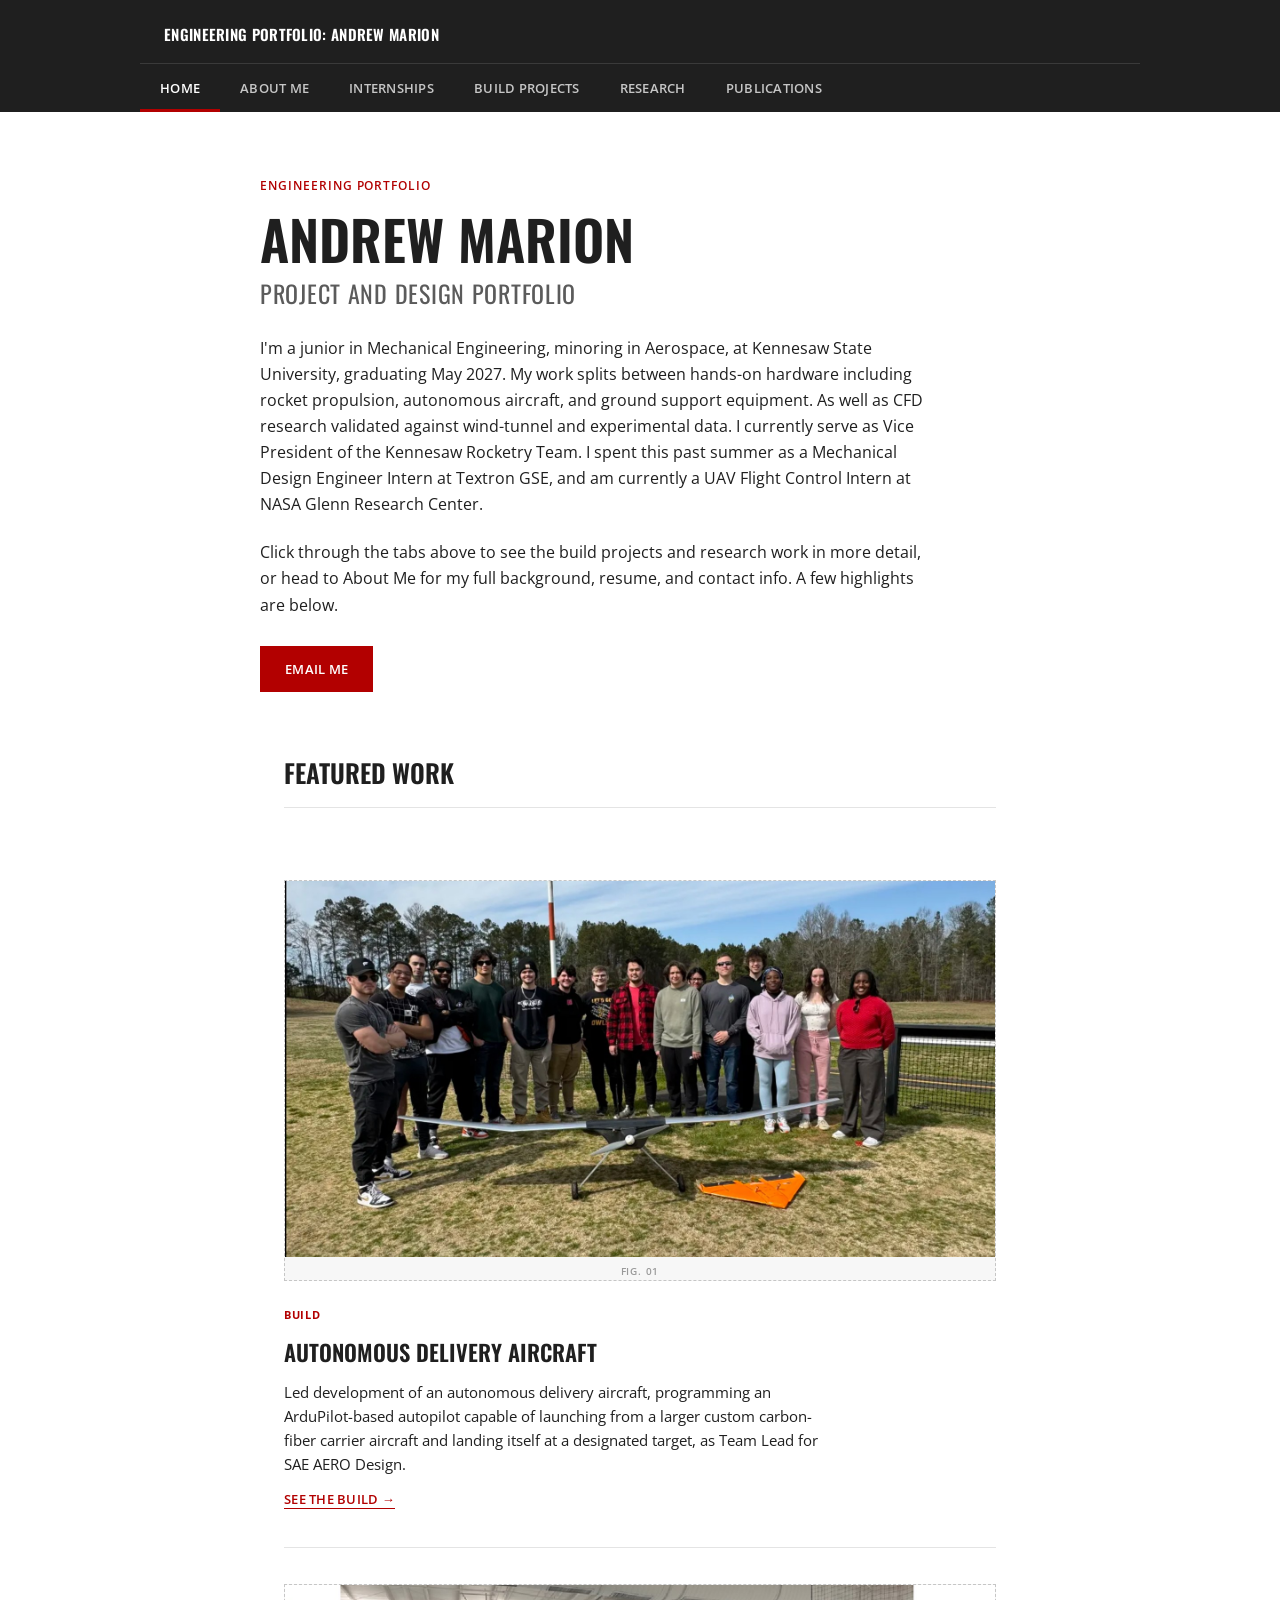
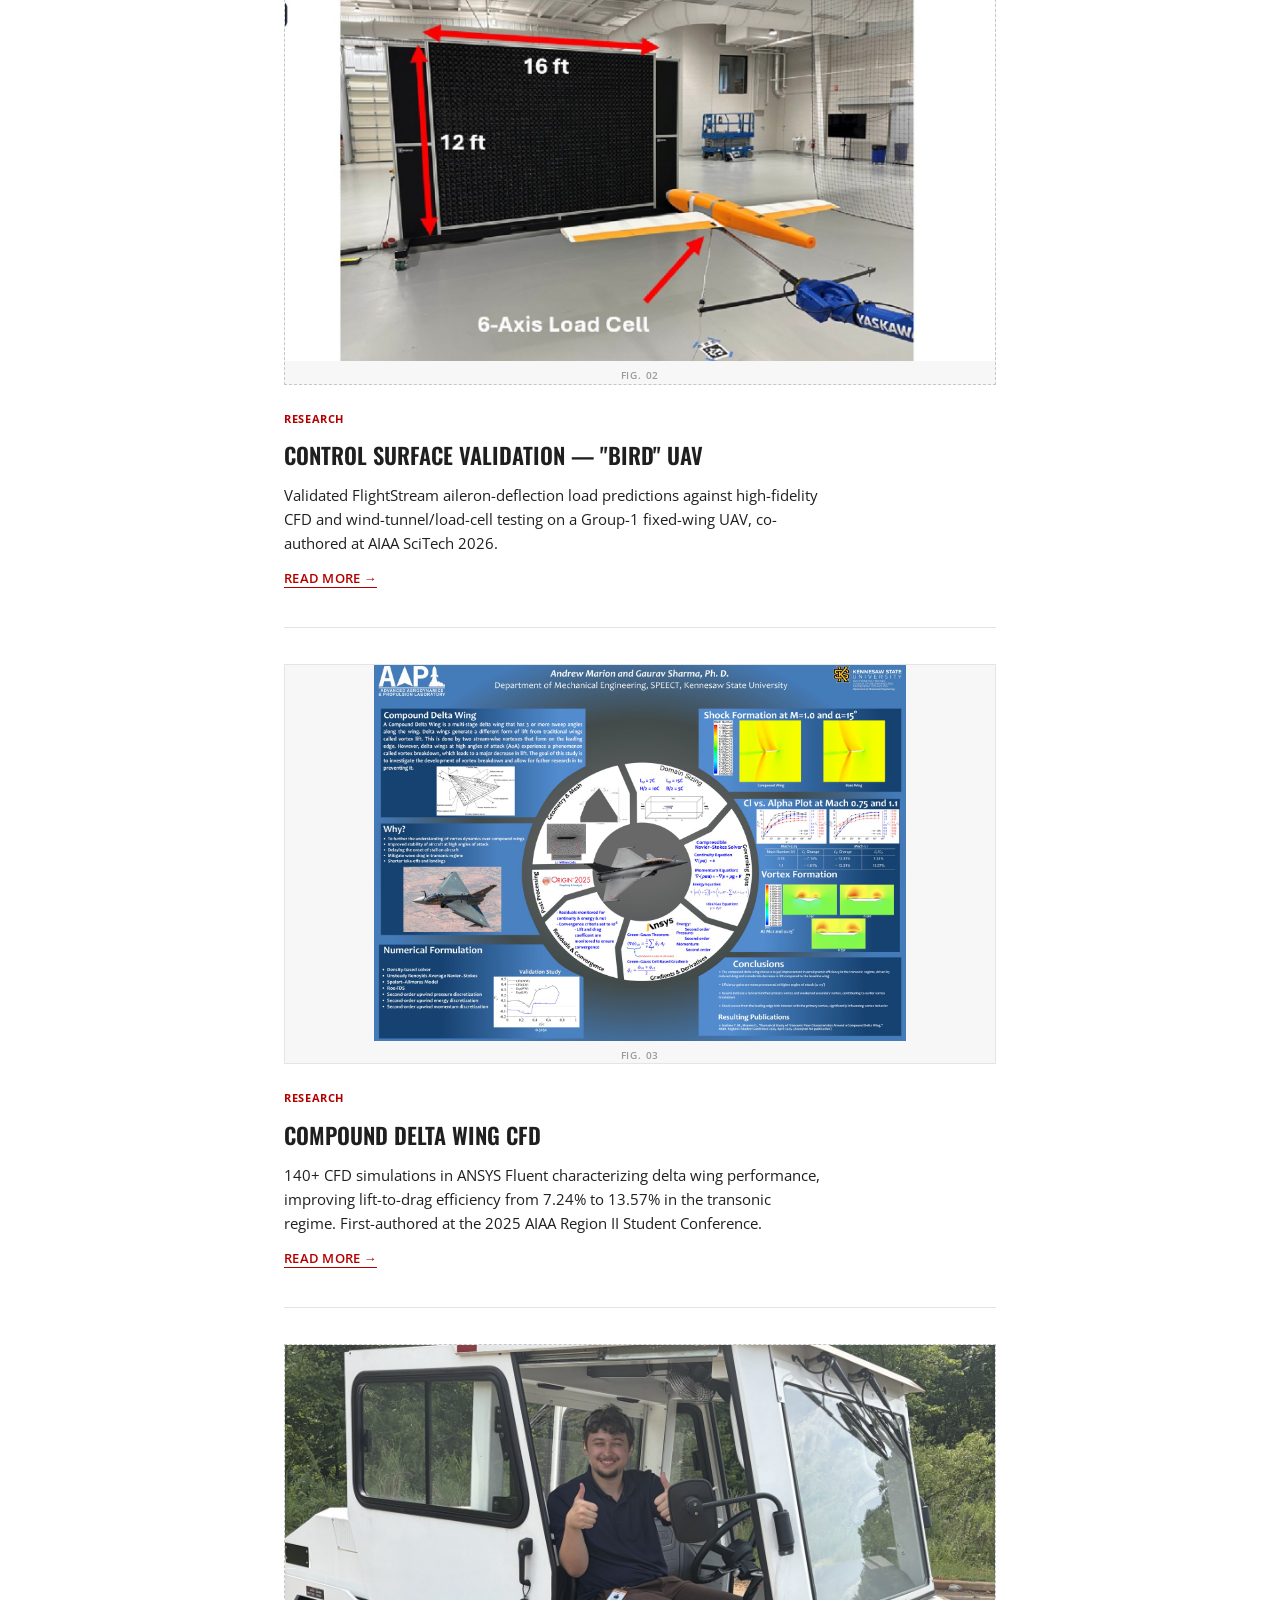
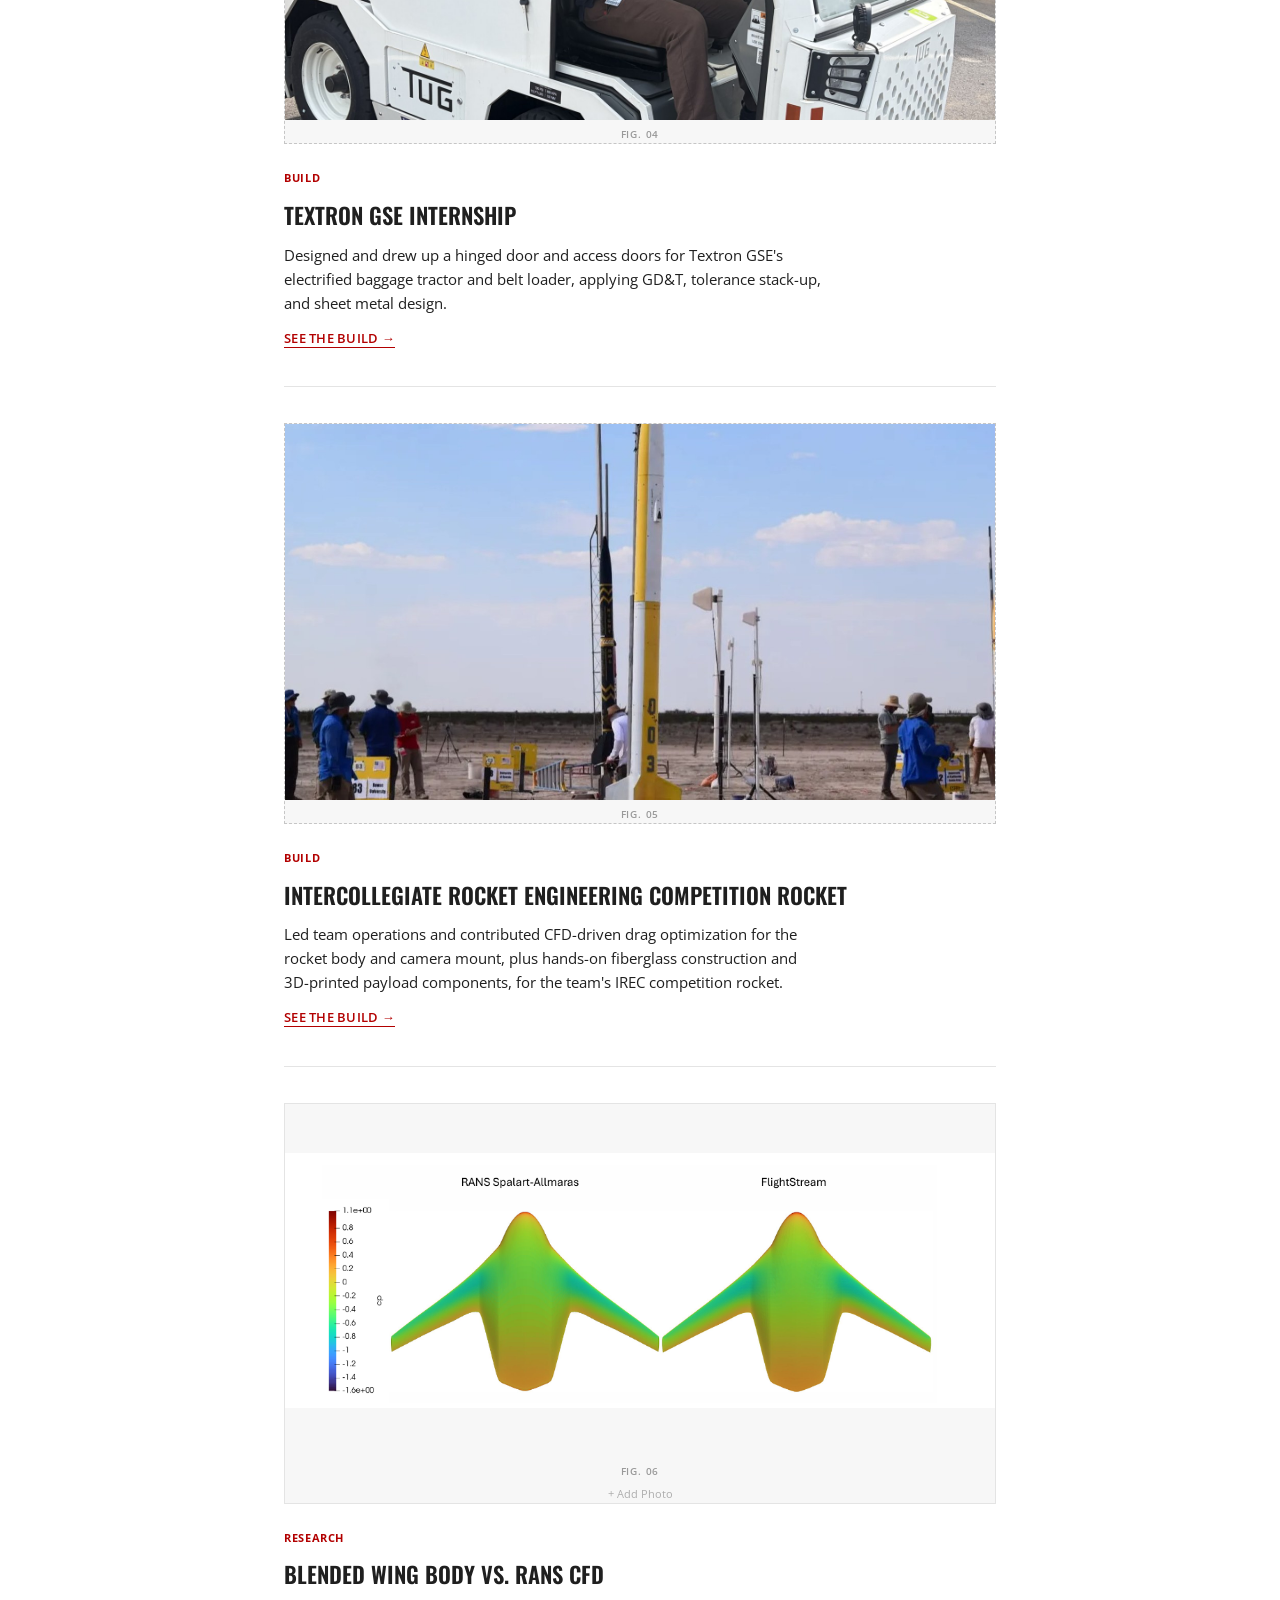
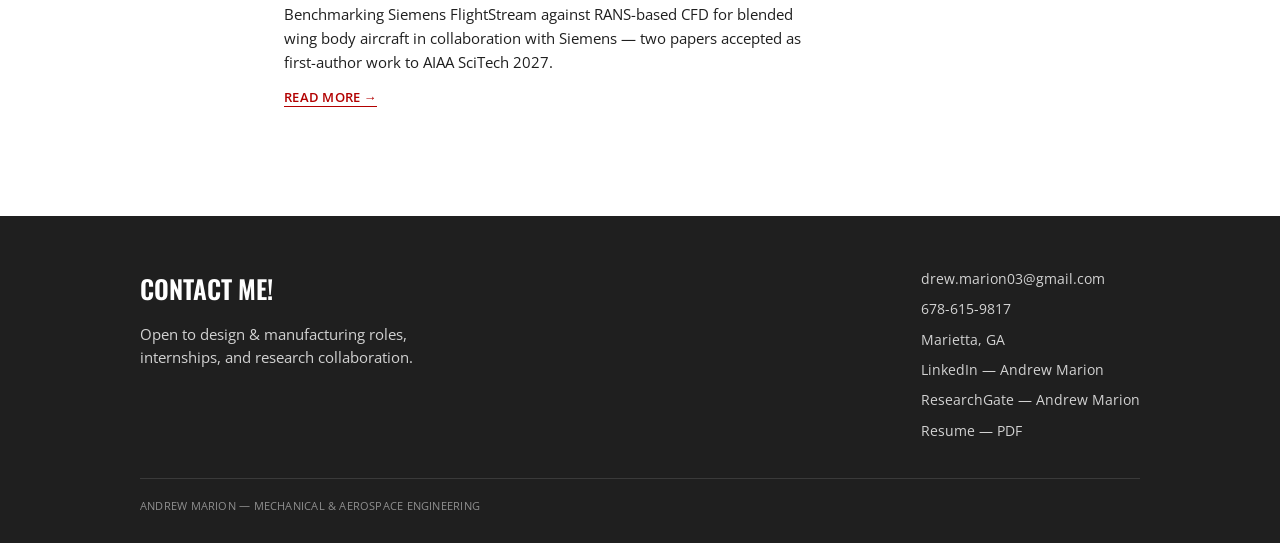
==== index.html @ 3b97434e "Add NASA photo, fix crops, update names and resume" ====
<!DOCTYPE html>
<html lang="en">
<head>
<meta charset="UTF-8">
<meta name="viewport" content="width=device-width, initial-scale=1.0">
<title>Andrew Marion — Engineering Portfolio</title>
<link rel="preconnect" href="https://fonts.googleapis.com">
<link rel="preconnect" href="https://fonts.gstatic.com" crossorigin>
<link href="https://fonts.googleapis.com/css2?family=Oswald:wght@400;500;600;700&family=Open+Sans:ital,wght@0,400;0,600;0,700;1,400&display=swap" rel="stylesheet">
<link rel="stylesheet" href="style.css">
</head>
<body>

<header>
  <div class="site-title-row">
    <a href="index.html" class="site-title">Engineering Portfolio: Andrew Marion</a>
  </div>
  <nav>
    <a href="index.html" class="active">Home</a>
    <a href="about.html">About Me</a>
    <a href="internships.html">Internships</a>
    <a href="build.html">Build Projects</a>
    <a href="research.html">Research</a>
    <a href="publications.html">Publications</a>
  </nav>
</header>

<section class="page-hero">
  <div class="page-hero-inner">
    <div class="eyebrow">Engineering Portfolio</div>
    <h1>Andrew Marion</h1>
    <div class="subtitle">Project and Design Portfolio</div>
    <p>I'm a junior in Mechanical Engineering, minoring in Aerospace, at Kennesaw State University, graduating May 2027. My work splits between hands-on hardware including rocket propulsion, autonomous aircraft, and ground support equipment. As well as CFD research validated against wind-tunnel and experimental data. I currently serve as Vice President of the Kennesaw Rocketry Team. I spent this past summer as a Mechanical Design Engineer Intern at Textron GSE, and am currently a UAV Flight Control Intern at NASA Glenn Research Center.</p>
    <p>Click through the tabs above to see the build projects and research work in more detail, or head to About Me for my full background, resume, and contact info. A few highlights are below.</p>
    <a class="btn" href="mailto:drew.marion03@gmail.com">Email me</a>
  </div>
</section>

<div class="feed">
  <h2 class="reveal">Featured Work</h2>

  <div class="feed-item reveal">
    <a class="feed-photo" href="build.html#pada">
      <img src="img/pada-team-photo.jpg" alt="SAE AERO Design team with the Powered Autonomous Delivery Aircraft (PADA) carrier and detachable flying wing">
      <span class="fig">Fig. 01</span><span class="instr">+ Add Photo</span>
    </a>
    <div class="feed-text">
      <span class="tag build">Build</span>
      <h3><a href="build.html#pada">Autonomous Delivery Aircraft</a></h3>
      <p>Led development of an autonomous delivery aircraft, programming an ArduPilot-based autopilot capable of launching from a larger custom carbon-fiber carrier aircraft and landing itself at a designated target, as Team Lead for SAE AERO Design.</p>
      <a class="more" href="build.html#pada">See the build →</a>
    </div>
  </div>

  <div class="feed-item reveal">
    <a class="feed-photo" href="research.html#bird">
      <img src="img/bird-uav-load-cell-test.jpg" alt="S2F-BD213 Bird UAV mounted on a 6-axis load cell during WindShape wind-tunnel control surface validation testing">
      <span class="fig">Fig. 02</span><span class="instr">+ Add Photo</span>
    </a>
    <div class="feed-text">
      <span class="tag">Research</span>
      <h3><a href="research.html#bird">Control Surface Validation — "Bird" UAV</a></h3>
      <p>Validated FlightStream aileron-deflection load predictions against high-fidelity CFD and wind-tunnel/load-cell testing on a Group-1 fixed-wing UAV, co-authored at AIAA SciTech 2026.</p>
      <a class="more" href="research.html#bird">Read more →</a>
    </div>
  </div>

  <div class="feed-item reveal">
    <a class="feed-photo" href="research.html#delta">
      <img src="img/compound-delta-wing-poster.jpg" style="object-fit:contain" alt="Conference poster: Numerical Study of Transonic Flow Characteristics Around a Compound Delta Wing">
      <span class="fig">Fig. 03</span><span class="instr">+ Add Photo</span>
    </a>
    <div class="feed-text">
      <span class="tag">Research</span>
      <h3><a href="research.html#delta">Compound Delta Wing CFD</a></h3>
      <p>140+ CFD simulations in ANSYS Fluent characterizing delta wing performance, improving lift-to-drag efficiency from 7.24% to 13.57% in the transonic regime. First-authored at the 2025 AIAA Region II Student Conference.</p>
      <a class="more" href="research.html#delta">Read more →</a>
    </div>
  </div>

  <div class="feed-item reveal">
    <a class="feed-photo" href="internships.html#textron">
      <img src="img/textron-tug-tractor.jpg" alt="Andrew Marion seated in a Textron TUG electric baggage tractor at Textron GSE, Cartersville, GA">
      <span class="fig">Fig. 04</span><span class="instr">+ Add Photo</span>
    </a>
    <div class="feed-text">
      <span class="tag build">Build</span>
      <h3><a href="internships.html#textron">Textron GSE Internship</a></h3>
      <p>Designed and drew up a hinged door and access doors for Textron GSE's electrified baggage tractor and belt loader, applying GD&amp;T, tolerance stack-up, and sheet metal design.</p>
      <a class="more" href="internships.html#textron">See the build →</a>
    </div>
  </div>

  <div class="feed-item reveal">
    <a class="feed-photo" href="build.html#irec">
      <img src="img/irec-rocket-launchpad.jpg" alt="Kennesaw Rocketry Team competition rocket on the launch pad at an intercollegiate rocket engineering competition">
      <span class="fig">Fig. 05</span><span class="instr">+ Add Photo</span>
    </a>
    <div class="feed-text">
      <span class="tag build">Build</span>
      <h3><a href="build.html#irec">Intercollegiate Rocket Engineering Competition Rocket</a></h3>
      <p>Led team operations and contributed CFD-driven drag optimization for the rocket body and camera mount, plus hands-on fiberglass construction and 3D-printed payload components, for the team's IREC competition rocket.</p>
      <a class="more" href="build.html#irec">See the build →</a>
    </div>
  </div>

  <div class="feed-item reveal">
    <a class="feed-photo" href="research.html#bwb">
      <img src="img/bwb-rans-flightstream.jpg" style="object-fit:contain" alt="RANS Spalart-Allmaras vs FlightStream pressure coefficient comparison on blended wing body aircraft">
      <span class="fig">Fig. 06</span><span class="instr">+ Add Photo</span>
    </a>
    <div class="feed-text">
      <span class="tag">Research</span>
      <h3><a href="research.html#bwb">Blended Wing Body vs. RANS CFD</a></h3>
      <p>Benchmarking Siemens FlightStream against RANS-based CFD for blended wing body aircraft in collaboration with Siemens — two papers accepted as first-author work to AIAA SciTech 2027.</p>
      <a class="more" href="research.html#bwb">Read more →</a>
    </div>
  </div>
</div>

<footer>
  <div class="foot-grid">
    <div>
      <h3>Contact me!</h3>
      <p style="max-width:34ch; font-size:14.5px; margin-top:6px;">Open to design &amp; manufacturing roles, internships, and research collaboration.</p>
    </div>
    <div class="contact-list">
      <a href="mailto:drew.marion03@gmail.com">drew.marion03@gmail.com</a>
      <a href="tel:6786159817">678-615-9817</a>
      <span>Marietta, GA</span>
      <a href="https://www.linkedin.com/in/andrew-marion/" target="_blank" rel="noopener">LinkedIn — Andrew Marion</a>
      <a href="https://www.researchgate.net/profile/Andrew-Marion" target="_blank" rel="noopener">ResearchGate — Andrew Marion</a>
      <a href="Andrew_Marion_Resume.pdf" target="_blank" rel="noopener">Resume — PDF</a>
    </div>
  </div>
  <div class="foot-bottom">
    <span>Andrew Marion — Mechanical &amp; Aerospace Engineering</span>
  </div>
</footer>

<script>
  const io = new IntersectionObserver((entries)=>{
    entries.forEach(e=>{ if(e.isIntersecting){ e.target.classList.add('in'); io.unobserve(e.target);} });
  }, {threshold:0.1});
  document.querySelectorAll('.reveal').forEach(el=>io.observe(el));
</script>
</body>
</html>
---- style.css ----
:root{
  --black:#1F1F1F;
  --red:#B20000;
  --white:#FFFFFF;
  --gray-bg:#F7F7F7;
  --gray-line:#E4E4E4;
  --ink:#1F1F1F;
  --ink-soft:#5B5B5B;
  --sans: 'Open Sans', -apple-system, sans-serif;
  --display: 'Oswald', 'Open Sans', sans-serif;
}
*{box-sizing:border-box; margin:0; padding:0;}
html{scroll-behavior:smooth;}
body{
  background:var(--white);
  color:var(--ink);
  font-family:var(--sans);
  line-height:1.6;
  font-size:16px;
  -webkit-font-smoothing:antialiased;
}
a{color:var(--red);}
img{max-width:100%; display:block; height:auto;}

/* ============ HEADER / NAV ============ */
header{
  background:var(--black);
  color:var(--white);
  position:sticky; top:0; z-index:50;
}
.site-title-row{
  max-width:1000px; margin:0 auto;
  padding:22px 24px 14px;
}
.site-title{
  font-family:var(--display); font-weight:600; text-transform:uppercase;
  font-size:15px; letter-spacing:0.02em; color:var(--white); text-decoration:none;
}
nav{
  max-width:1000px; margin:0 auto;
  display:flex; gap:0; overflow-x:auto;
  border-top:1px solid rgba(255,255,255,0.12);
}
nav a{
  font-family:var(--sans); font-weight:600; font-size:13px; text-transform:uppercase; letter-spacing:0.02em;
  padding:14px 20px; white-space:nowrap; text-decoration:none; color:rgba(255,255,255,0.75);
  transition:background .15s, color .15s;
}
nav a:hover, nav a:focus-visible{ background:rgba(255,255,255,0.08); color:#fff; outline:none;}
nav a.active{ color:#fff; box-shadow:inset 0 -3px 0 var(--red);}

/* ============ PAGE HERO ============ */
.page-hero{ background:var(--white); padding:64px 24px 40px;}
.page-hero-inner{ max-width:760px; margin:0 auto;}
.eyebrow{
  font-family:var(--sans); font-weight:600; font-size:12px; letter-spacing:0.08em; text-transform:uppercase;
  color:var(--red); margin-bottom:14px;
}
h1{
  font-family:var(--display); font-weight:600; text-transform:uppercase;
  font-size:clamp(2rem, 5vw, 3.4rem); line-height:1.08; color:var(--ink);
}
.subtitle{
  font-family:var(--display); font-weight:400; text-transform:uppercase;
  font-size:clamp(1.1rem,2vw,1.5rem); color:var(--ink-soft); margin-top:6px; letter-spacing:0.03em;
}
.page-hero p{
  font-size:1.02rem; color:var(--ink); max-width:680px; margin-top:22px;
}
.hero-meta{ display:flex; flex-wrap:wrap; gap:24px 34px; margin-top:28px; font-size:13.5px;}
.hero-meta .k{ color:var(--ink-soft); text-transform:uppercase; letter-spacing:.06em; font-size:11px; margin-bottom:2px; display:block; font-weight:600;}
.hero-meta .v{ color:var(--ink);}
.btn{
  font-family:var(--sans); font-weight:600; font-size:13px; letter-spacing:.02em; text-transform:uppercase;
  padding:12px 24px; text-decoration:none; display:inline-flex; align-items:center; gap:8px;
  background:var(--red); color:#fff; border:1px solid var(--red); transition:all .15s; margin-top:28px;
}
.btn:hover{ background:#8f0000; border-color:#8f0000;}

/* ============ FEED (Home page project stream) ============ */
.feed{ padding:20px 24px 70px; max-width:760px; margin:0 auto;}
.feed-intro{ font-family:var(--sans); font-weight:600; font-size:12px; text-transform:uppercase; letter-spacing:.08em; color:var(--red); margin-bottom:8px;}
.feed h2{
  font-family:var(--display); font-weight:600; text-transform:uppercase; font-size:1.6rem;
  margin-bottom:36px; padding-bottom:14px; border-bottom:1px solid var(--gray-line); color:var(--ink);
}
.feed-item{ padding:36px 0; border-bottom:1px solid var(--gray-line);}
.feed-item:last-child{ border-bottom:none;}
.feed-photo{
  aspect-ratio:16/9; background:var(--gray-bg); border:1px dashed #C6C6C6;
  display:flex; flex-direction:column; align-items:center; justify-content:center; gap:6px;
  color:#9A9A9A; text-align:center; margin-bottom:20px; position:relative; overflow:hidden;
  text-decoration:none; cursor:pointer;
}
.feed-photo img{ width:100%; height:100%; object-fit:cover; display:block;}
.feed-photo.has-image{ border:none; background:none;}
.feed-photo.has-image span.fig,
.feed-photo.has-image span.instr{ display:none;}
.feed-photo span.fig{ font-family:var(--sans); font-weight:600; font-size:10px; letter-spacing:.08em; text-transform:uppercase;}
.feed-photo span.instr{ font-family:var(--sans); font-size:11px; color:#ADADAD;}
.feed-text .tag{
  font-family:var(--sans); font-size:10.5px; font-weight:700; letter-spacing:.06em; text-transform:uppercase;
  color:var(--red); margin-bottom:10px; display:inline-block;
}
.feed-text h3{
  font-family:var(--display); font-size:1.4rem; font-weight:600; text-transform:uppercase; margin-bottom:10px;
}
.feed-text h3 a{ color:var(--ink); text-decoration:none;}
.feed-text h3 a:hover{ color:var(--red);}
.feed-text p{ font-size:15px; color:var(--ink); margin-bottom:10px; max-width:60ch;}
.feed-text a.more{
  font-family:var(--sans); font-weight:600; font-size:13px; text-transform:uppercase; letter-spacing:.02em;
  color:var(--red); text-decoration:none; border-bottom:1px solid var(--red);
}
.feed-text a.more:hover{ opacity:0.7;}

/* ============ SECTION SHELL (category pages) ============ */
section.content{ padding:20px 24px 70px;}
.wrap{ max-width:1000px; margin:0 auto;}
.sec-head{ margin-bottom:36px; padding-bottom:14px; border-bottom:1px solid var(--gray-line);}
.sec-num{ font-family:var(--sans); font-weight:600; font-size:12px; color:var(--red); letter-spacing:.06em; text-transform:uppercase;}
h2.sec-title{ font-family:var(--display); font-weight:600; text-transform:uppercase; font-size:clamp(1.5rem,2.6vw,2.1rem); margin-top:4px; color:var(--ink);}

/* ============ PROJECT BLOCKS (flat, no cards) ============ */
.sheets{ display:flex; flex-direction:column;}
.sheet{ padding:36px 0; border-bottom:1px solid var(--gray-line);}
.sheet:last-child{ border-bottom:none;}
.sheet-top{
  font-family:var(--sans); font-weight:600; font-size:12px; letter-spacing:.02em; text-transform:uppercase;
  color:var(--ink-soft); margin-bottom:14px; display:flex; justify-content:space-between; gap:12px; flex-wrap:wrap;
}
.stamp-tag{
  font-family:var(--sans); font-size:10.5px; font-weight:700; letter-spacing:.06em; text-transform:uppercase;
  color:var(--red); margin-bottom:10px; display:inline-block;
}
.sheet h3{ font-family:var(--display); font-size:1.5rem; font-weight:600; margin-bottom:6px; text-transform:uppercase; color:var(--ink);}
.sheet .org{ font-family:var(--sans); font-size:13px; color:var(--ink-soft); margin-bottom:16px; font-style:italic;}
.sheet ul{ list-style:none; display:flex; flex-direction:column; gap:10px; margin-bottom:18px;}
.sheet ul li{ font-size:15px; color:var(--ink); padding-left:18px; position:relative; line-height:1.6;}
.sheet ul li::before{ content:"–"; position:absolute; left:0; color:var(--red); font-weight:700;}
.specs{ display:flex; flex-wrap:wrap; gap:10px; margin-top:6px;}
.spec{ font-family:var(--sans); font-size:11.5px; font-weight:600; color:var(--ink-soft); background:var(--gray-bg); padding:5px 10px;}

.photo-slot{
  width:100%; aspect-ratio:16/9; margin-bottom:20px;
  background:var(--gray-bg); border:1px dashed #C6C6C6;
  display:flex; flex-direction:column; align-items:center; justify-content:center; gap:6px;
  color:#9A9A9A; text-align:center; position:relative; overflow:hidden;
}
.photo-slot img{ width:100%; height:100%; object-fit:cover; display:block;}
.photo-slot.has-image{ border:none; background:none;}
.photo-slot.has-image span.fig,
.photo-slot.has-image span.instr{ display:none;}
.photo-slot span.fig{ font-family:var(--sans); font-weight:600; font-size:10.5px; letter-spacing:.08em; text-transform:uppercase;}
.photo-slot span.instr{ font-family:var(--sans); font-size:11px; color:#ADADAD;}

/* ============ PUBLICATIONS PAGE ============ */
.pub-list{ display:flex; flex-direction:column;}
.pub-item{ padding:28px 0; border-bottom:1px solid var(--gray-line);}
.pub-item:last-child{ border-bottom:none;}
.pub-top{
  font-family:var(--sans); font-weight:600; font-size:12px; letter-spacing:.02em; text-transform:uppercase;
  color:var(--ink-soft); margin-bottom:10px; display:flex; justify-content:space-between; gap:12px; flex-wrap:wrap;
}
.pub-tag{ color:var(--red);}
.pub-item h3{ font-family:var(--display); font-size:1.25rem; font-weight:600; margin-bottom:8px; color:var(--ink); line-height:1.3;}
.pub-authors{ font-size:14px; color:var(--ink); margin-bottom:4px;}
.pub-venue{ font-size:13.5px; color:var(--ink-soft); font-style:italic; margin-bottom:10px;}
.pub-link{
  font-family:var(--sans); font-weight:600; font-size:13px; text-transform:uppercase; letter-spacing:.02em;
  color:var(--red); text-decoration:none; border-bottom:1px solid var(--red);
}
.pub-link:hover{ opacity:0.7;}

/* ============ ABOUT PAGE ============ */
.about-grid{ display:grid; grid-template-columns: 1.15fr 0.85fr; gap:50px; align-items:start;}
.about-grid p{ font-size:16px; color:var(--ink); line-height:1.75; margin-bottom:18px; max-width:60ch;}
.edu-block{ background:var(--gray-bg); padding:26px;}
.edu-row{ display:flex; justify-content:space-between; font-size:13.5px; padding:10px 0; border-bottom:1px solid var(--gray-line);}
.edu-row:last-child{ border-bottom:none;}
.edu-row .k{ color:var(--ink-soft); text-transform:uppercase; letter-spacing:.03em; font-weight:600; font-size:11.5px;}
.edu-row .v{ color:var(--ink); font-weight:600; text-align:right;}
.skill-grid{ display:grid; grid-template-columns:repeat(auto-fit,minmax(220px,1fr)); gap:1px; background:var(--gray-line); margin-top:44px; border:1px solid var(--gray-line);}
.skill-col{ background:#fff; padding:22px;}
.skill-col h4{ font-family:var(--display); font-weight:600; font-size:14px; text-transform:uppercase; color:var(--red); margin-bottom:12px;}
.skill-col p{ font-size:14.5px; color:var(--ink); line-height:1.65;}

/* ============ FOOTER ============ */
footer{ background:var(--black); color:rgba(255,255,255,0.8); padding:52px 24px 28px;}
.foot-grid{ max-width:1000px; margin:0 auto; display:flex; justify-content:space-between; flex-wrap:wrap; gap:36px;}
footer h3{ color:#fff; font-family:var(--display); font-size:1.6rem; font-weight:600; text-transform:uppercase; margin-bottom:14px;}
footer .contact-list{ font-family:var(--sans); font-size:14px; display:flex; flex-direction:column; gap:8px;}
footer .contact-list a{ text-decoration:none; color:rgba(255,255,255,0.8); transition:color .15s;}
footer .contact-list a:hover{ color:var(--red);}
.foot-bottom{
  max-width:1000px; margin:36px auto 0; padding-top:18px; border-top:1px solid rgba(255,255,255,0.12);
  font-family:var(--sans); font-size:11px; letter-spacing:.02em; color:rgba(255,255,255,0.5); text-transform:uppercase;
  display:flex; justify-content:space-between; flex-wrap:wrap; gap:10px;
}

.reveal{ opacity:0; transform:translateY(14px); transition:opacity .5s ease, transform .5s ease;}
.reveal.in{ opacity:1; transform:translateY(0);}

@media (max-width:820px){
  .about-grid{ grid-template-columns:1fr;}
}
@media (prefers-reduced-motion: reduce){
  html{ scroll-behavior:auto;}
  .reveal{ transition:none; opacity:1; transform:none;}
}

/* ============ HIKING MAP (About page) ============ */
.hm-lead{ font-size:15px; color:var(--ink-soft); max-width:62ch; margin:4px 0 22px;}
.hikemap{ display:grid; grid-template-columns:minmax(0,1.5fr) minmax(0,1fr); gap:24px; align-items:start;}
.hm-main{ min-width:0;}
.hm-stage{ position:relative; background:#1b1f23; border:1px solid var(--gray-line); height:560px; overflow:hidden;}
.hm-map{ position:absolute; inset:0;}
.hm-stage.is-fallback{ background:var(--gray-bg); height:auto; padding:16px 16px 10px;}
.hm-stage.is-fallback .hm-map{ position:static;}
.hm-ui{ position:absolute; top:10px; left:10px; z-index:2; display:flex; gap:6px; flex-wrap:wrap;}
.hm-stage.is-fallback .hm-ui{ position:static; margin-bottom:10px;}
.hm-btn{ font-family:var(--sans); font-size:12px; font-weight:700; letter-spacing:.04em; text-transform:uppercase; background:#fff; color:var(--ink); border:1px solid var(--gray-line); padding:7px 12px; cursor:pointer;}
.hm-btn[aria-pressed="true"]{ background:var(--black); color:#fff; border-color:var(--black);}
.hm-btn:hover{ border-color:var(--red);}
.hm-btn:focus-visible, .hm-pin:focus-visible, .hm-thumb:focus-visible, .hm-switch button:focus-visible{ outline:2px solid var(--red); outline-offset:2px;}
.hm-hint{ font-size:13px; color:var(--ink-soft); margin-top:10px;}
.hm-pin{ width:28px; height:28px; border-radius:50%; background:var(--red); color:#fff; border:2px solid #fff; font-family:var(--sans); font-size:12px; font-weight:700; cursor:pointer; box-shadow:0 1px 6px rgba(0,0,0,.5); transition:transform .15s, background .15s;}
.hm-pin:hover, .hm-pin.on{ background:var(--black); transform:scale(1.2);}
.hm-detail{ min-width:0; border:1px solid var(--gray-line); background:#fff;}
.hm-empty{ padding:28px 22px; color:var(--ink-soft); font-size:14.5px;}
.hm-viewer{ background:var(--gray-bg); overflow:hidden;}
.hm-viewer img{ width:100%; height:100%; object-fit:cover; display:block;}
.hm-info{ padding:16px 18px 18px;}
.hm-top{ display:flex; justify-content:space-between; gap:12px; font-family:var(--sans); font-size:11.5px; font-weight:700; letter-spacing:.08em; text-transform:uppercase; color:var(--red); margin-bottom:6px;}
.hm-info h3{ font-family:var(--display); font-size:1.3rem; font-weight:600; text-transform:uppercase; color:var(--ink); margin-bottom:6px; text-wrap:balance;}
.hm-note{ font-size:14.5px; color:var(--ink); margin-bottom:10px;}
.hm-chips{ display:flex; flex-wrap:wrap; gap:8px; }
.hm-chips span{ font-family:var(--sans); font-size:11.5px; font-weight:600; color:var(--ink-soft); background:var(--gray-bg); padding:5px 10px; font-variant-numeric:tabular-nums;}
.hm-switch{ display:flex; gap:8px; margin-top:14px;}
.hm-switch button{ width:56px; height:42px; padding:0; border:2px solid transparent; background:none; cursor:pointer; opacity:.7;}
.hm-switch button.on{ border-color:var(--red); opacity:1;}
.hm-switch img{ width:100%; height:100%; object-fit:cover; display:block;}
.hm-strip{ grid-column:1 / -1; display:grid; grid-template-columns:repeat(15, minmax(0,1fr)); gap:8px;}
.hm-thumb{ position:relative; aspect-ratio:1; padding:0; border:2px solid transparent; background:var(--gray-bg); cursor:pointer; overflow:hidden;}
.hm-thumb img{ width:100%; height:100%; object-fit:cover; display:block;}
.hm-thumb span{ position:absolute; left:0; top:0; background:var(--red); color:#fff; font:700 11px var(--sans); padding:2px 6px;}
.hm-thumb.on{ border-color:var(--red);}
.fb-map{ width:100%; height:auto; display:block;}
.fb-map .nation{ fill:#E6E6E6; stroke:#C9C9C9; stroke-width:1;}
.fb-map .borders{ fill:none; stroke:#fff; stroke-width:.8; stroke-linejoin:round;}
.fb-pin{ cursor:pointer; outline:none;}
.fb-pin .hit{ fill:transparent;}
.fb-pin .dot{ fill:var(--red); stroke:#fff; stroke-width:1.6;}
.fb-pin text{ font-family:var(--sans); font-weight:700; font-size:11px; fill:var(--ink); paint-order:stroke; stroke:#E6E6E6; stroke-width:3px; pointer-events:none;}
.fb-pin:hover .dot, .fb-pin:focus .dot, .fb-pin.on .dot{ r:6.4; fill:var(--black);}
@media (max-width:900px){
  .hikemap{ grid-template-columns:1fr;}
  .hm-stage{ height:420px;}
  .hm-strip{ grid-template-columns:repeat(8, minmax(0,1fr));}
}
.hm-viewer{ position:relative;}
.hm-arrow{ position:absolute; top:50%; transform:translateY(-50%); width:40px; height:40px; border-radius:50%; border:0; background:rgba(31,31,31,.72); color:#fff; font-size:28px; line-height:1; padding-bottom:4px; cursor:pointer;}
.hm-arrow.prev{ left:10px;} .hm-arrow.next{ right:10px;}
.hm-arrow:hover{ background:var(--red);}
.hm-arrow:focus-visible{ outline:2px solid #fff; outline-offset:2px;}
.photo-slot:has(img[style*="contain"]), .feed-photo:has(img[style*="contain"]){ background:var(--gray-bg); border-style:solid; border-color:var(--gray-line);}
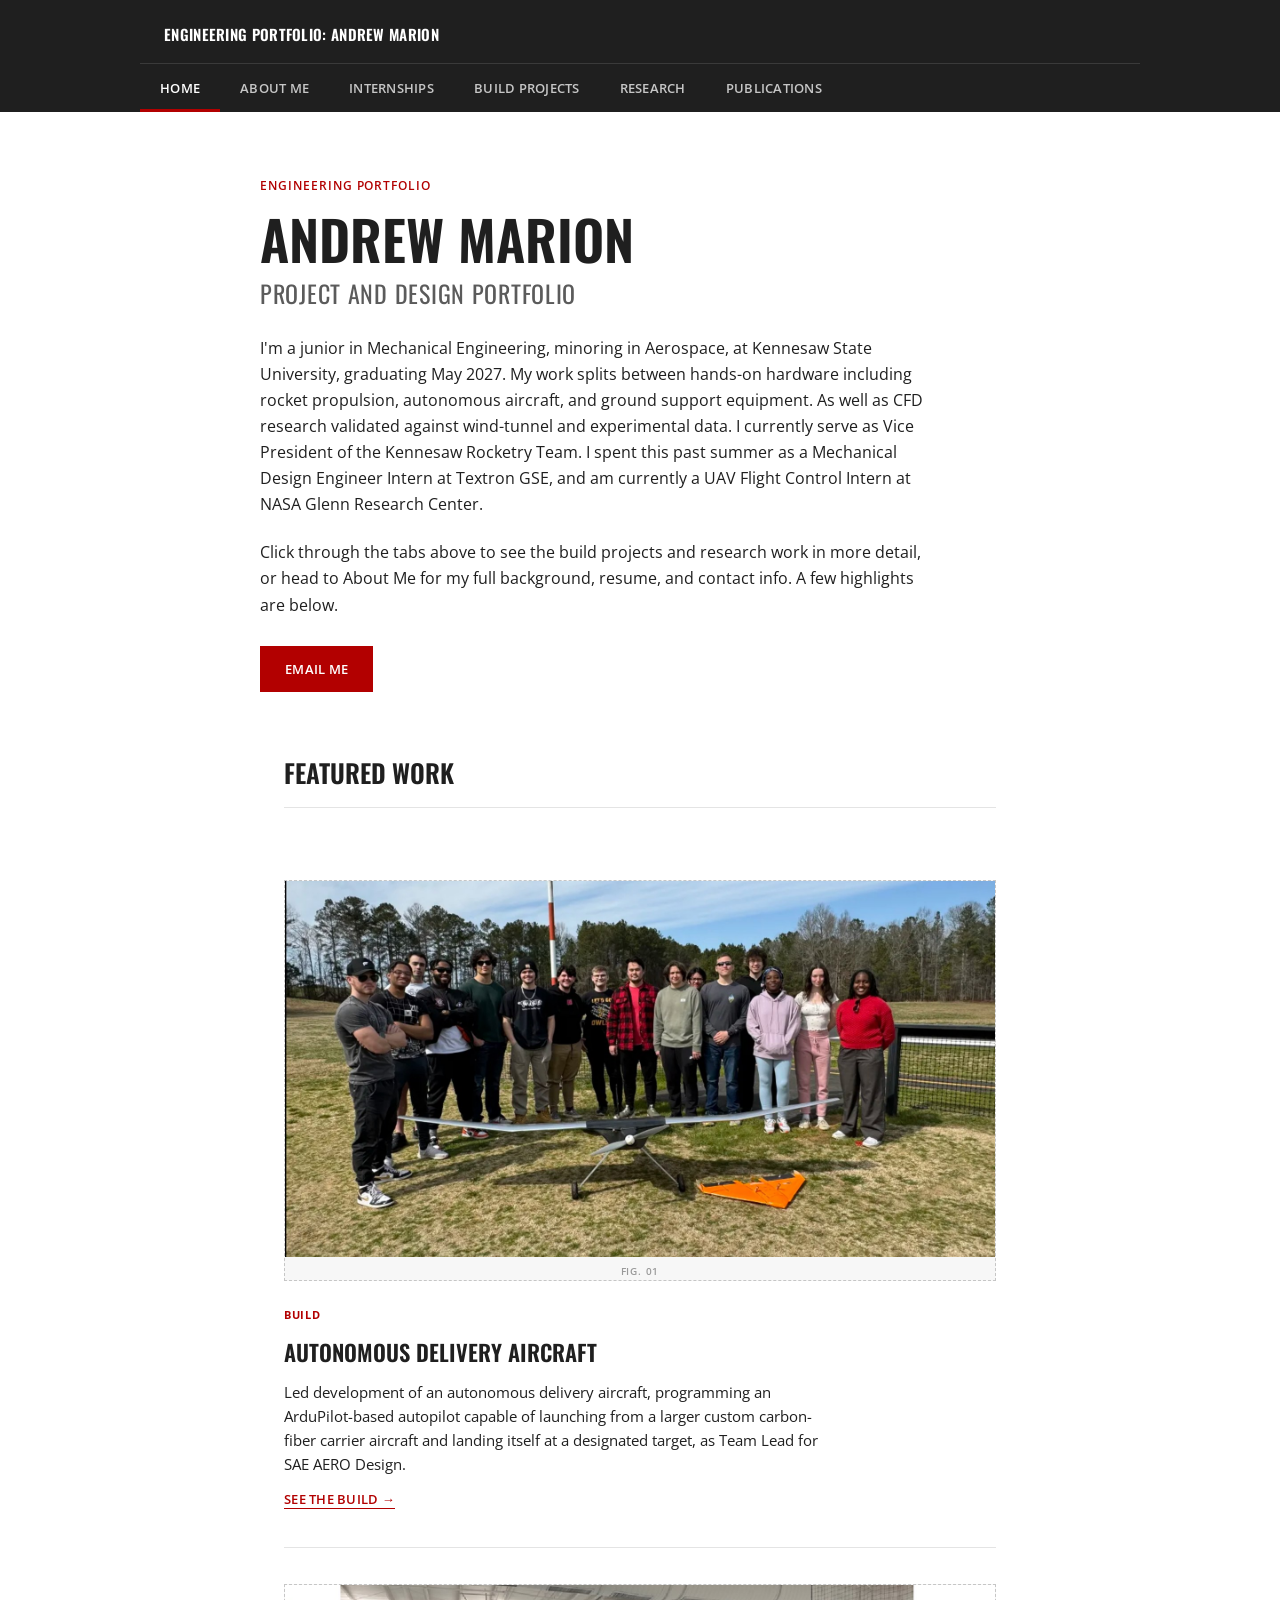
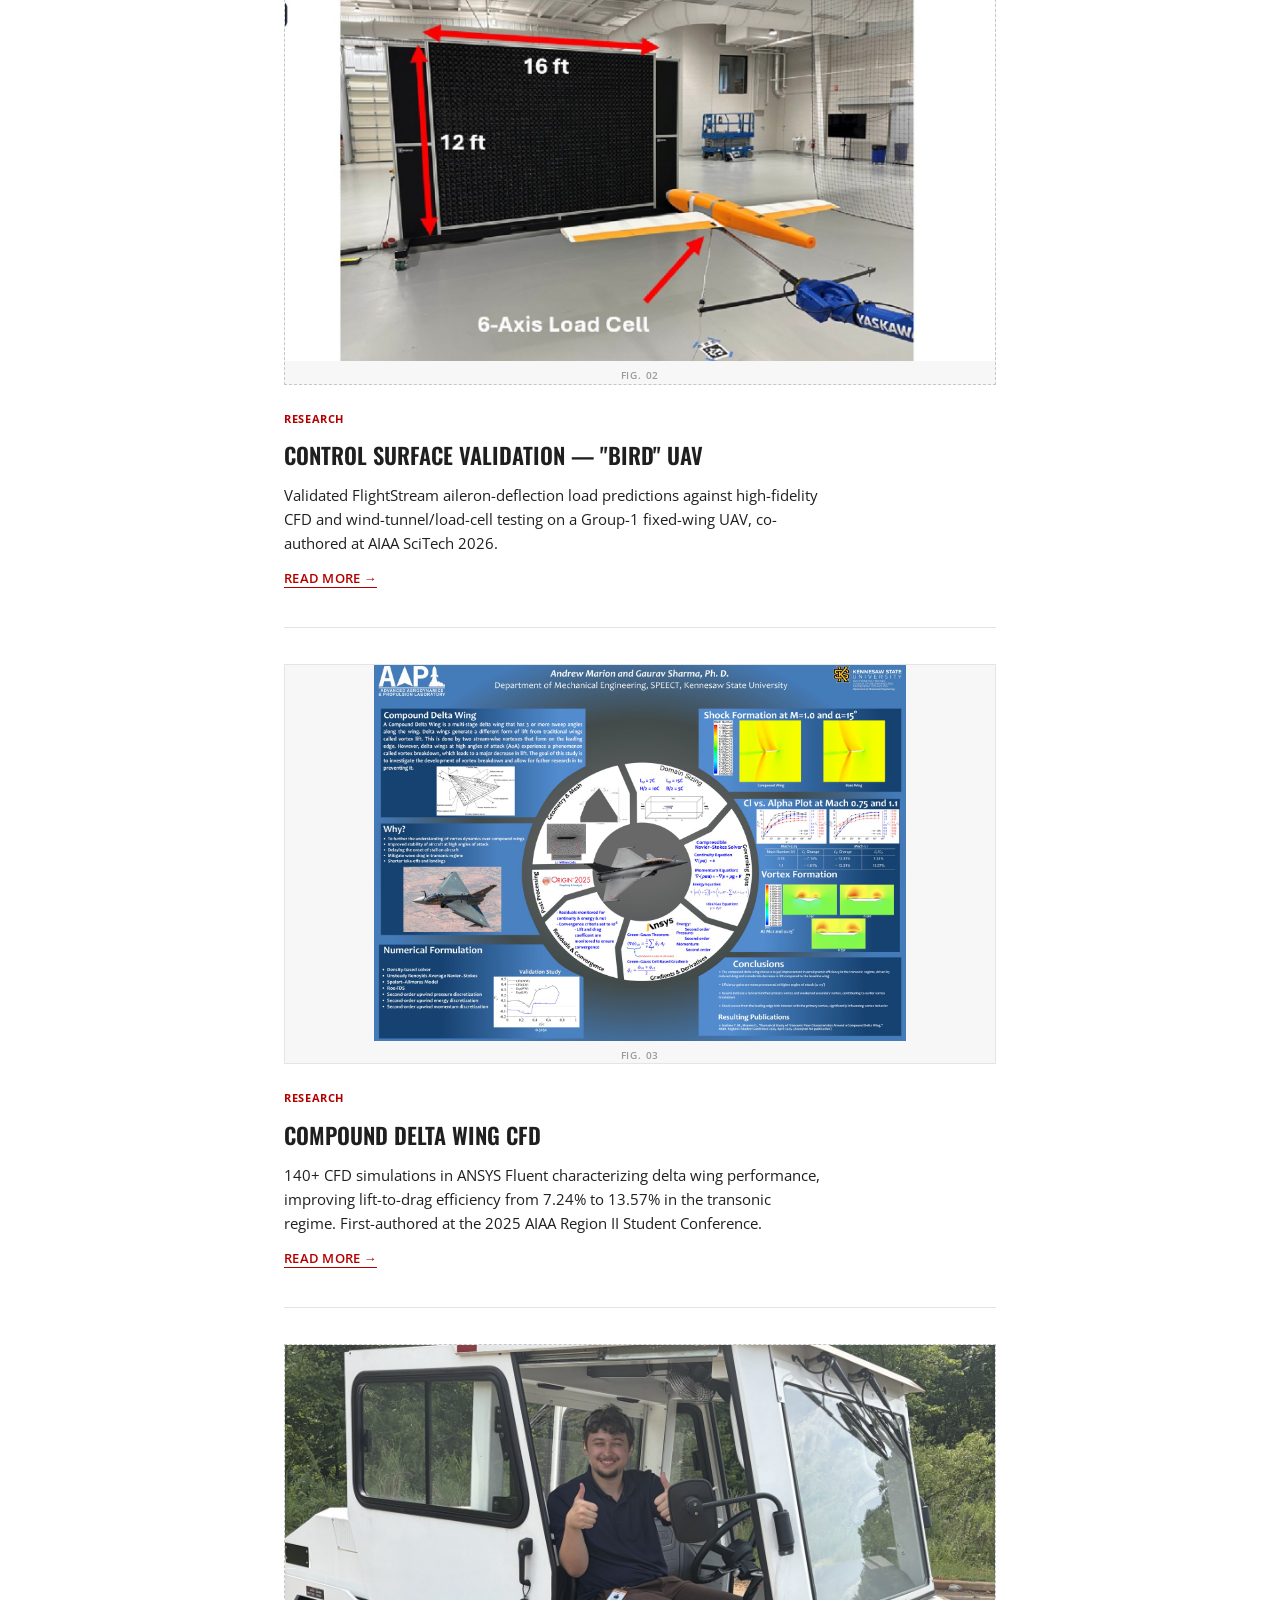
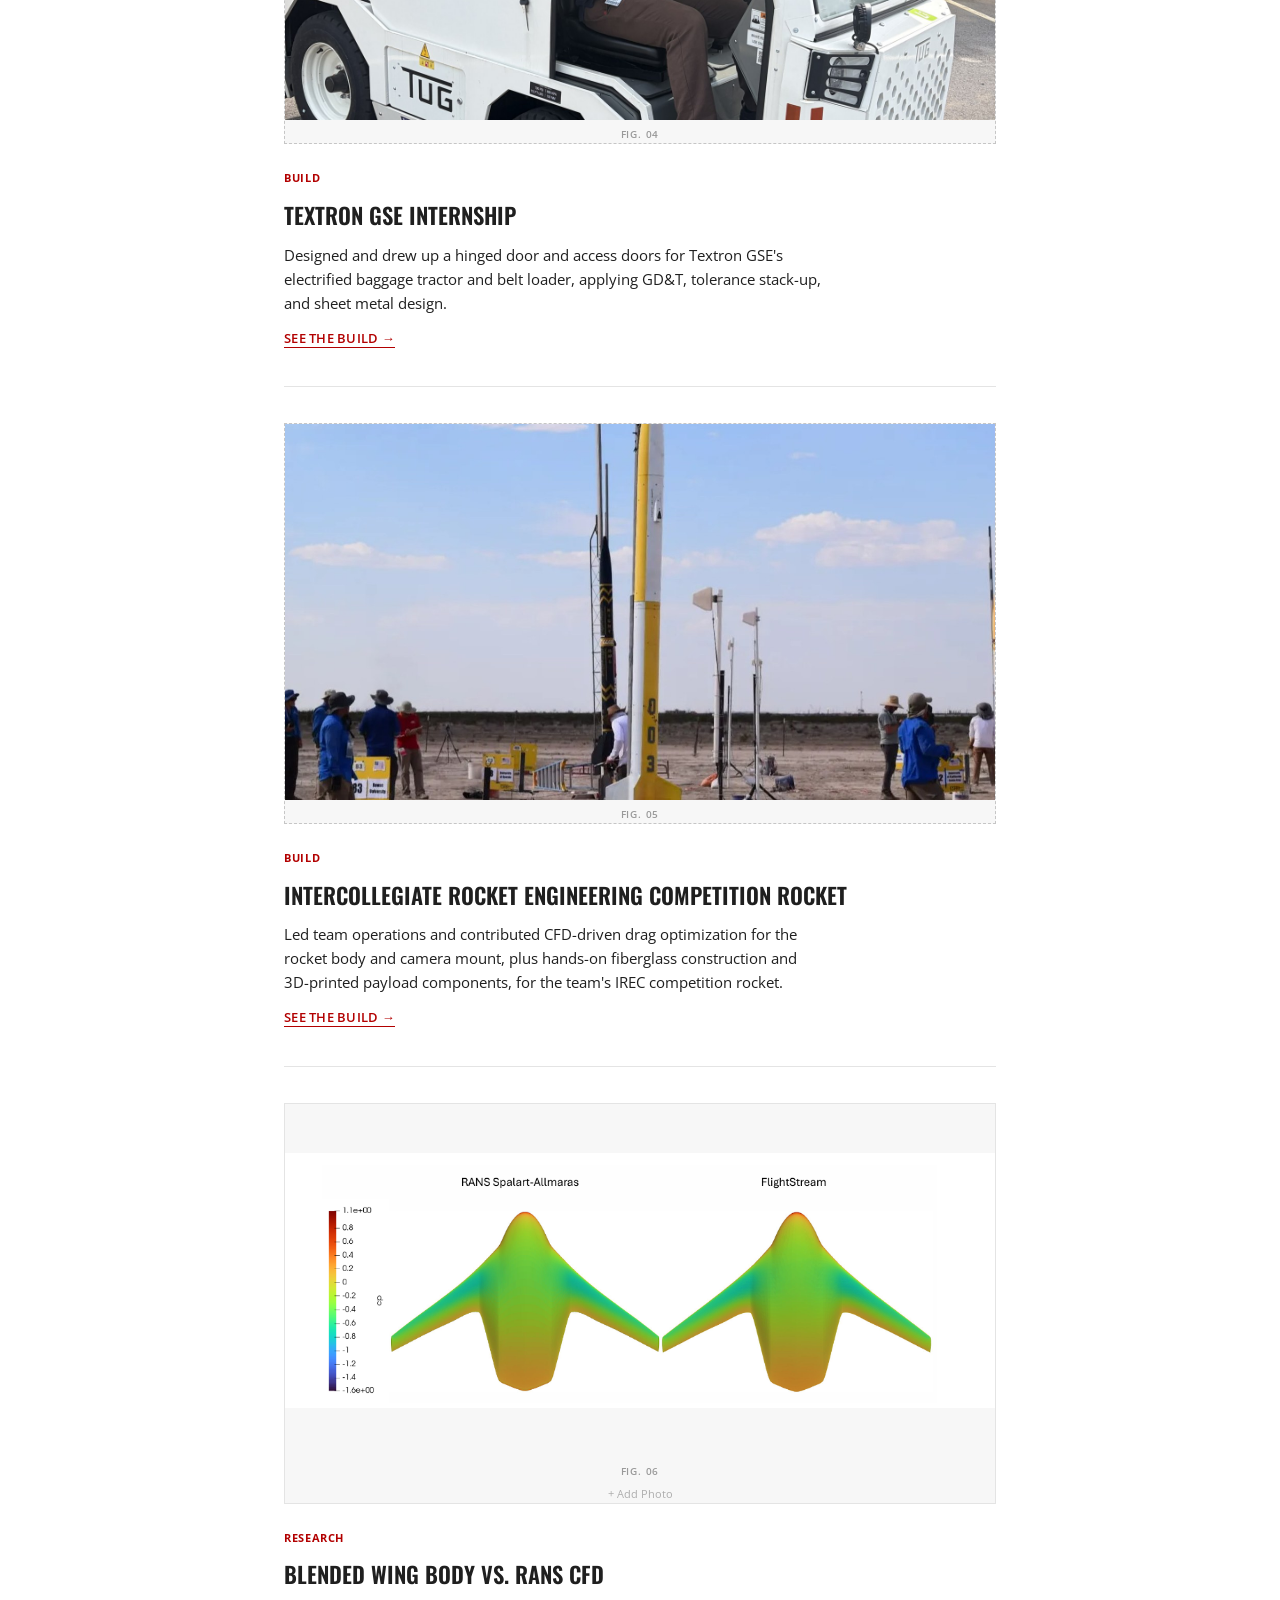
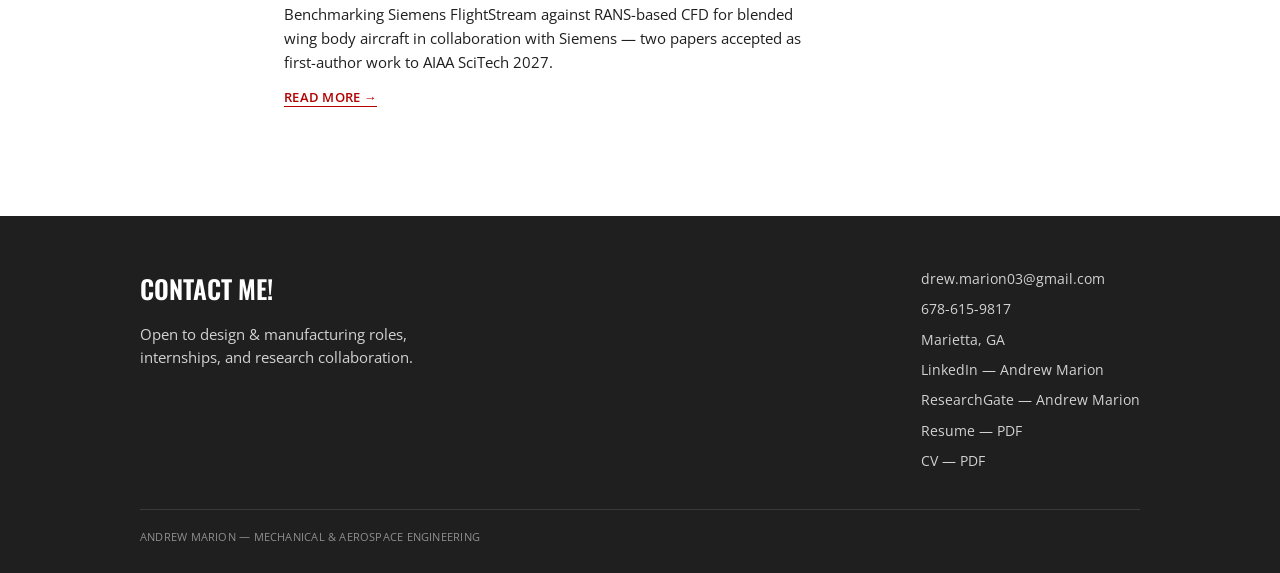
==== commit 07d04900: "Add CV, ISR UAV, pumpkin launch, research office, new map stops" ====
--- a/index.html
+++ b/index.html
@@ -7,6 +7,9 @@
 <link rel="preconnect" href="https://fonts.googleapis.com">
 <link rel="preconnect" href="https://fonts.gstatic.com" crossorigin>
 <link href="https://fonts.googleapis.com/css2?family=Oswald:wght@400;500;600;700&family=Open+Sans:ital,wght@0,400;0,600;0,700;1,400&display=swap" rel="stylesheet">
+<link rel="icon" href="favicon.svg?v=2" type="image/svg+xml">
+<link rel="icon" href="favicon-32.png?v=2" sizes="32x32" type="image/png">
+<link rel="apple-touch-icon" href="apple-touch-icon.png?v=2">
 <link rel="stylesheet" href="style.css">
 </head>
 <body>
@@ -131,6 +134,7 @@
       <a href="https://www.linkedin.com/in/andrew-marion/" target="_blank" rel="noopener">LinkedIn — Andrew Marion</a>
       <a href="https://www.researchgate.net/profile/Andrew-Marion" target="_blank" rel="noopener">ResearchGate — Andrew Marion</a>
       <a href="Andrew_Marion_Resume.pdf" target="_blank" rel="noopener">Resume — PDF</a>
+      <a href="Andrew_Marion_CV.pdf" target="_blank" rel="noopener">CV — PDF</a>
     </div>
   </div>
   <div class="foot-bottom">
--- a/style.css
+++ b/style.css
@@ -240,7 +240,7 @@
 .hm-switch button{ width:56px; height:42px; padding:0; border:2px solid transparent; background:none; cursor:pointer; opacity:.7;}
 .hm-switch button.on{ border-color:var(--red); opacity:1;}
 .hm-switch img{ width:100%; height:100%; object-fit:cover; display:block;}
-.hm-strip{ grid-column:1 / -1; display:grid; grid-template-columns:repeat(15, minmax(0,1fr)); gap:8px;}
+.hm-strip{ grid-column:1 / -1; display:grid; grid-template-columns:repeat(19, minmax(0,1fr)); gap:8px;}
 .hm-thumb{ position:relative; aspect-ratio:1; padding:0; border:2px solid transparent; background:var(--gray-bg); cursor:pointer; overflow:hidden;}
 .hm-thumb img{ width:100%; height:100%; object-fit:cover; display:block;}
 .hm-thumb span{ position:absolute; left:0; top:0; background:var(--red); color:#fff; font:700 11px var(--sans); padding:2px 6px;}
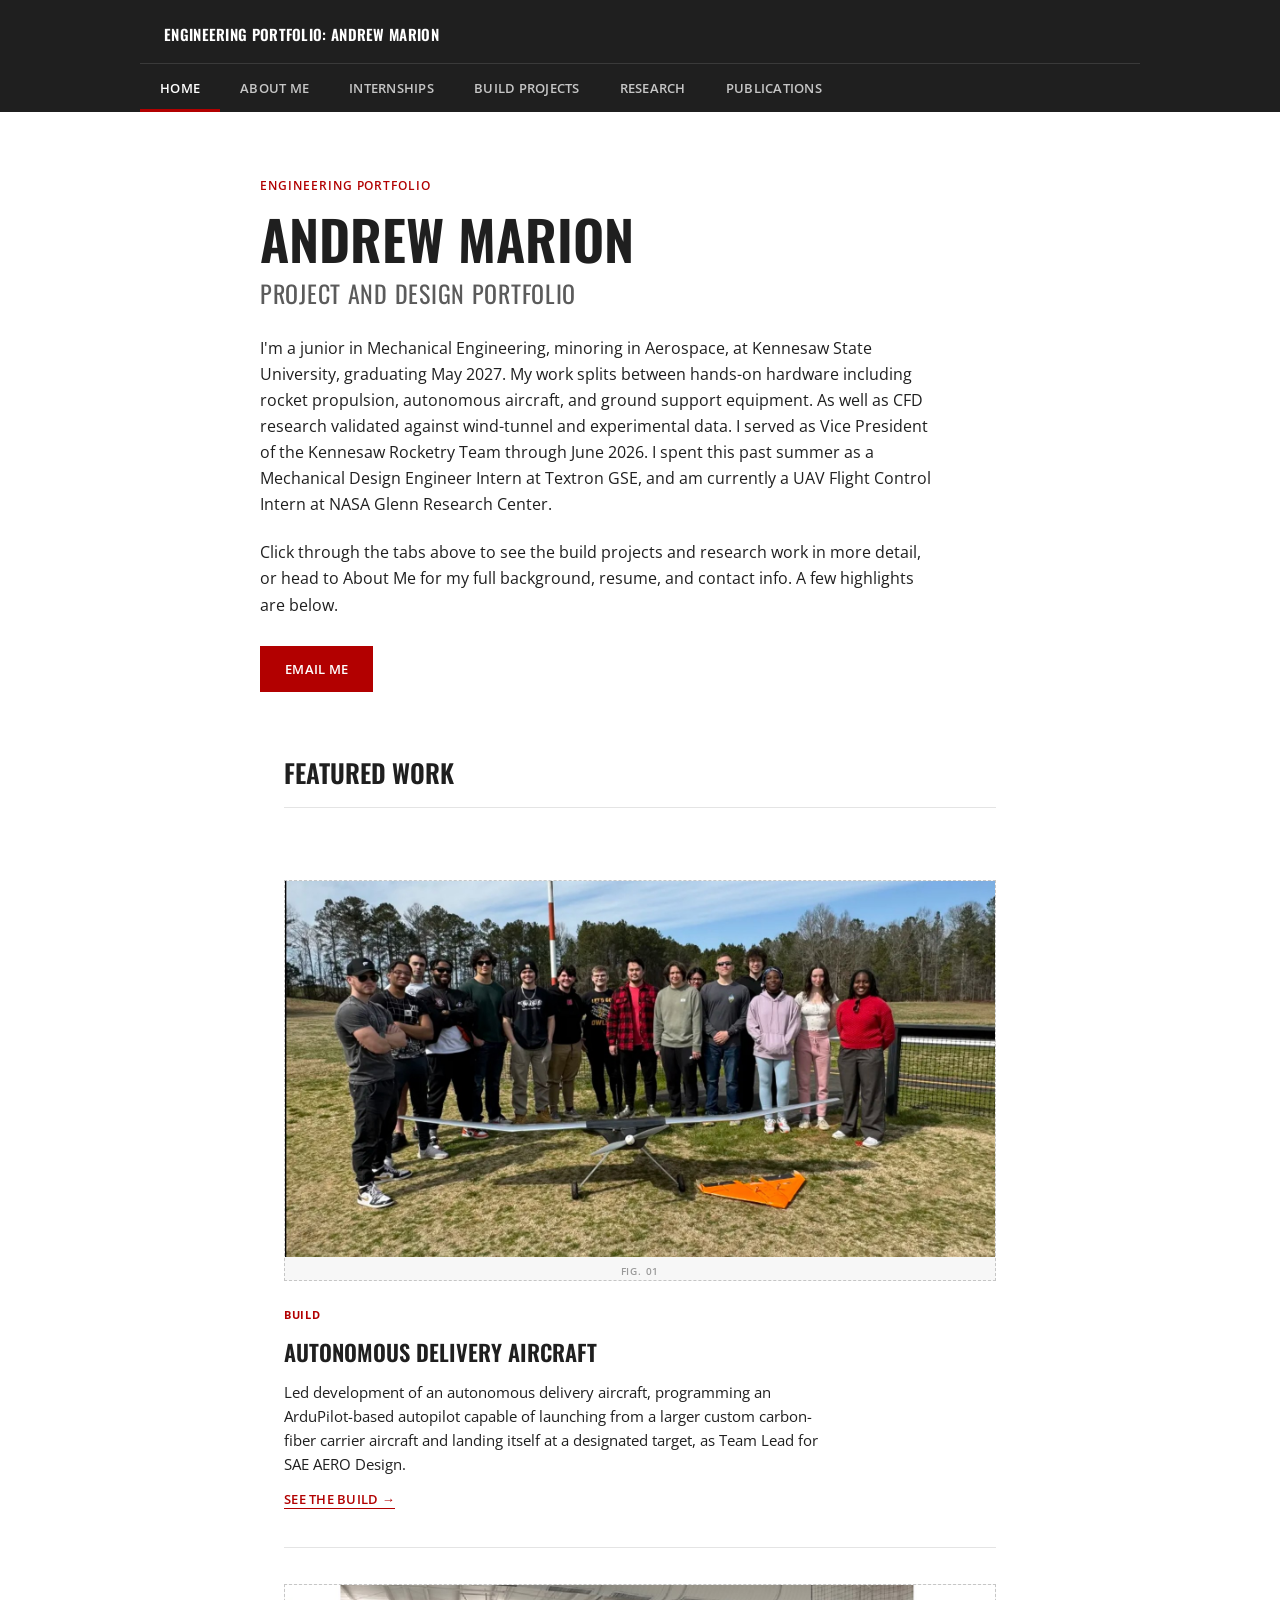
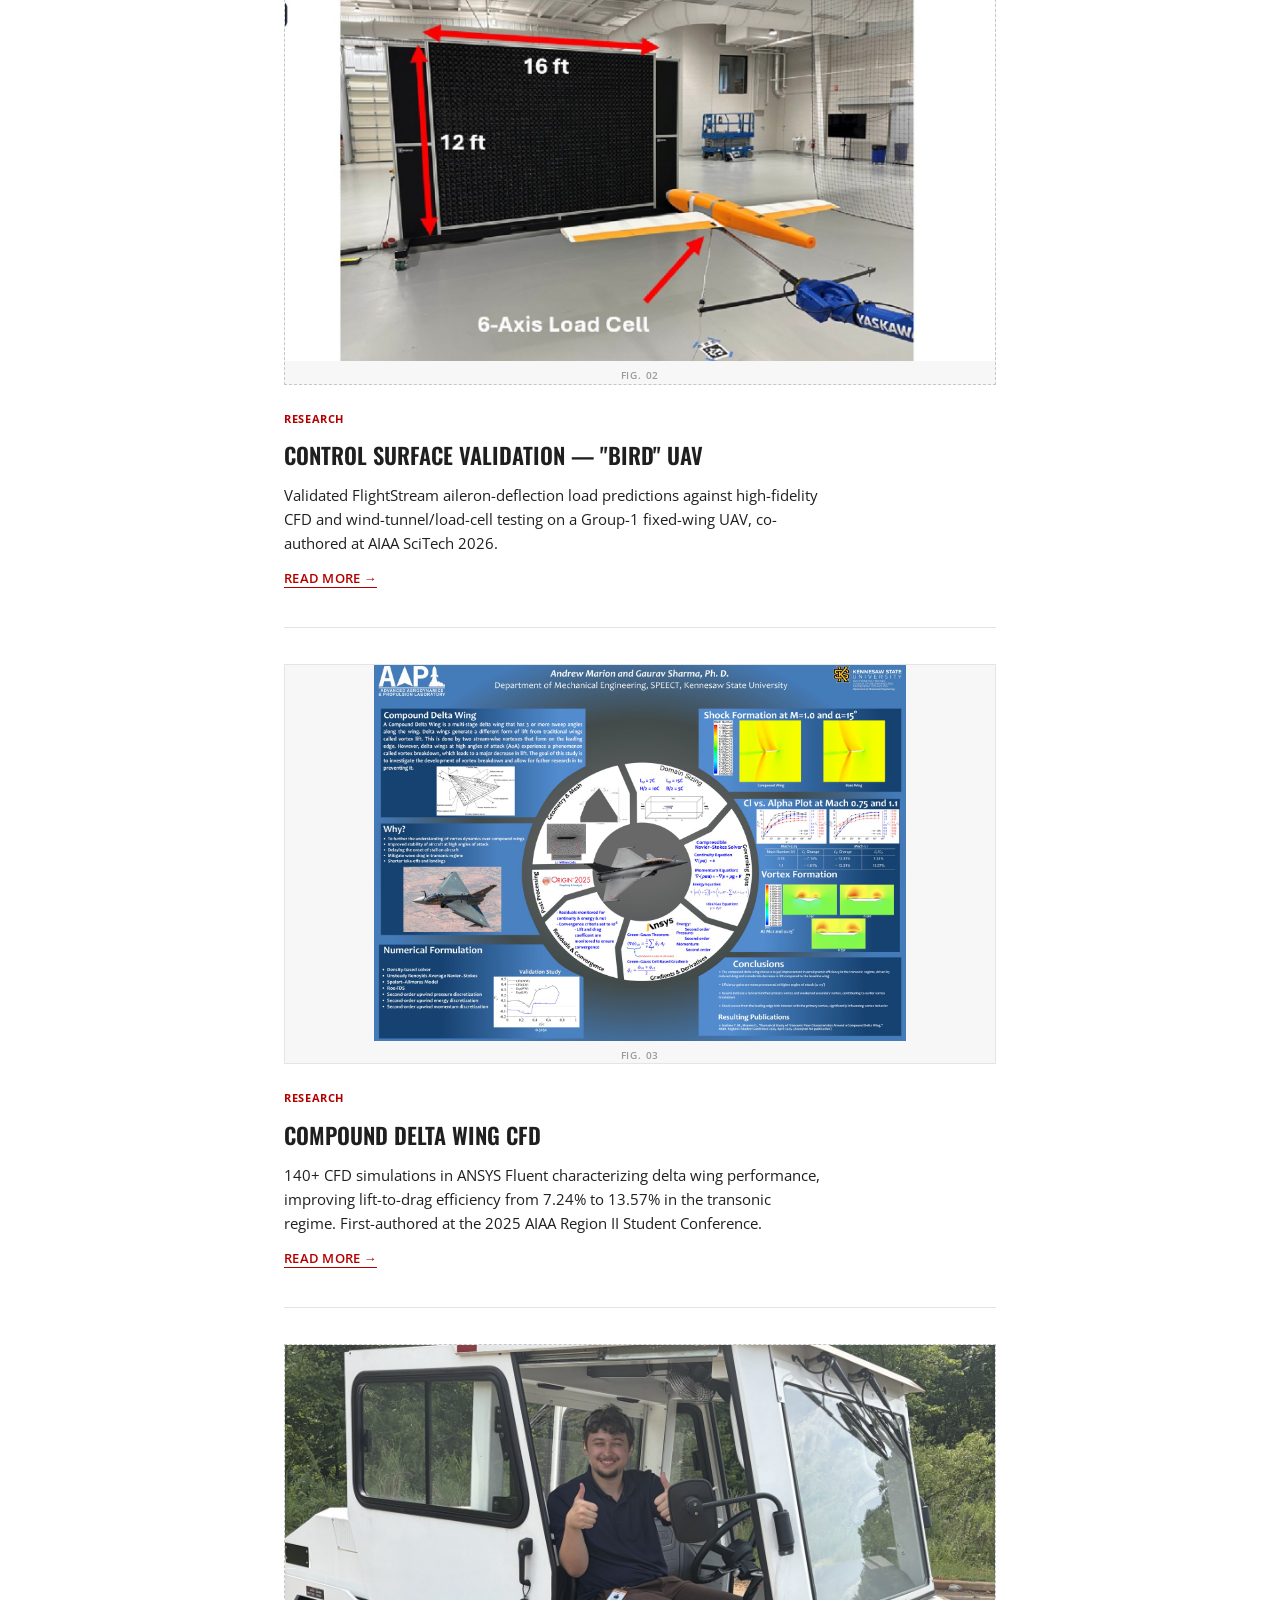
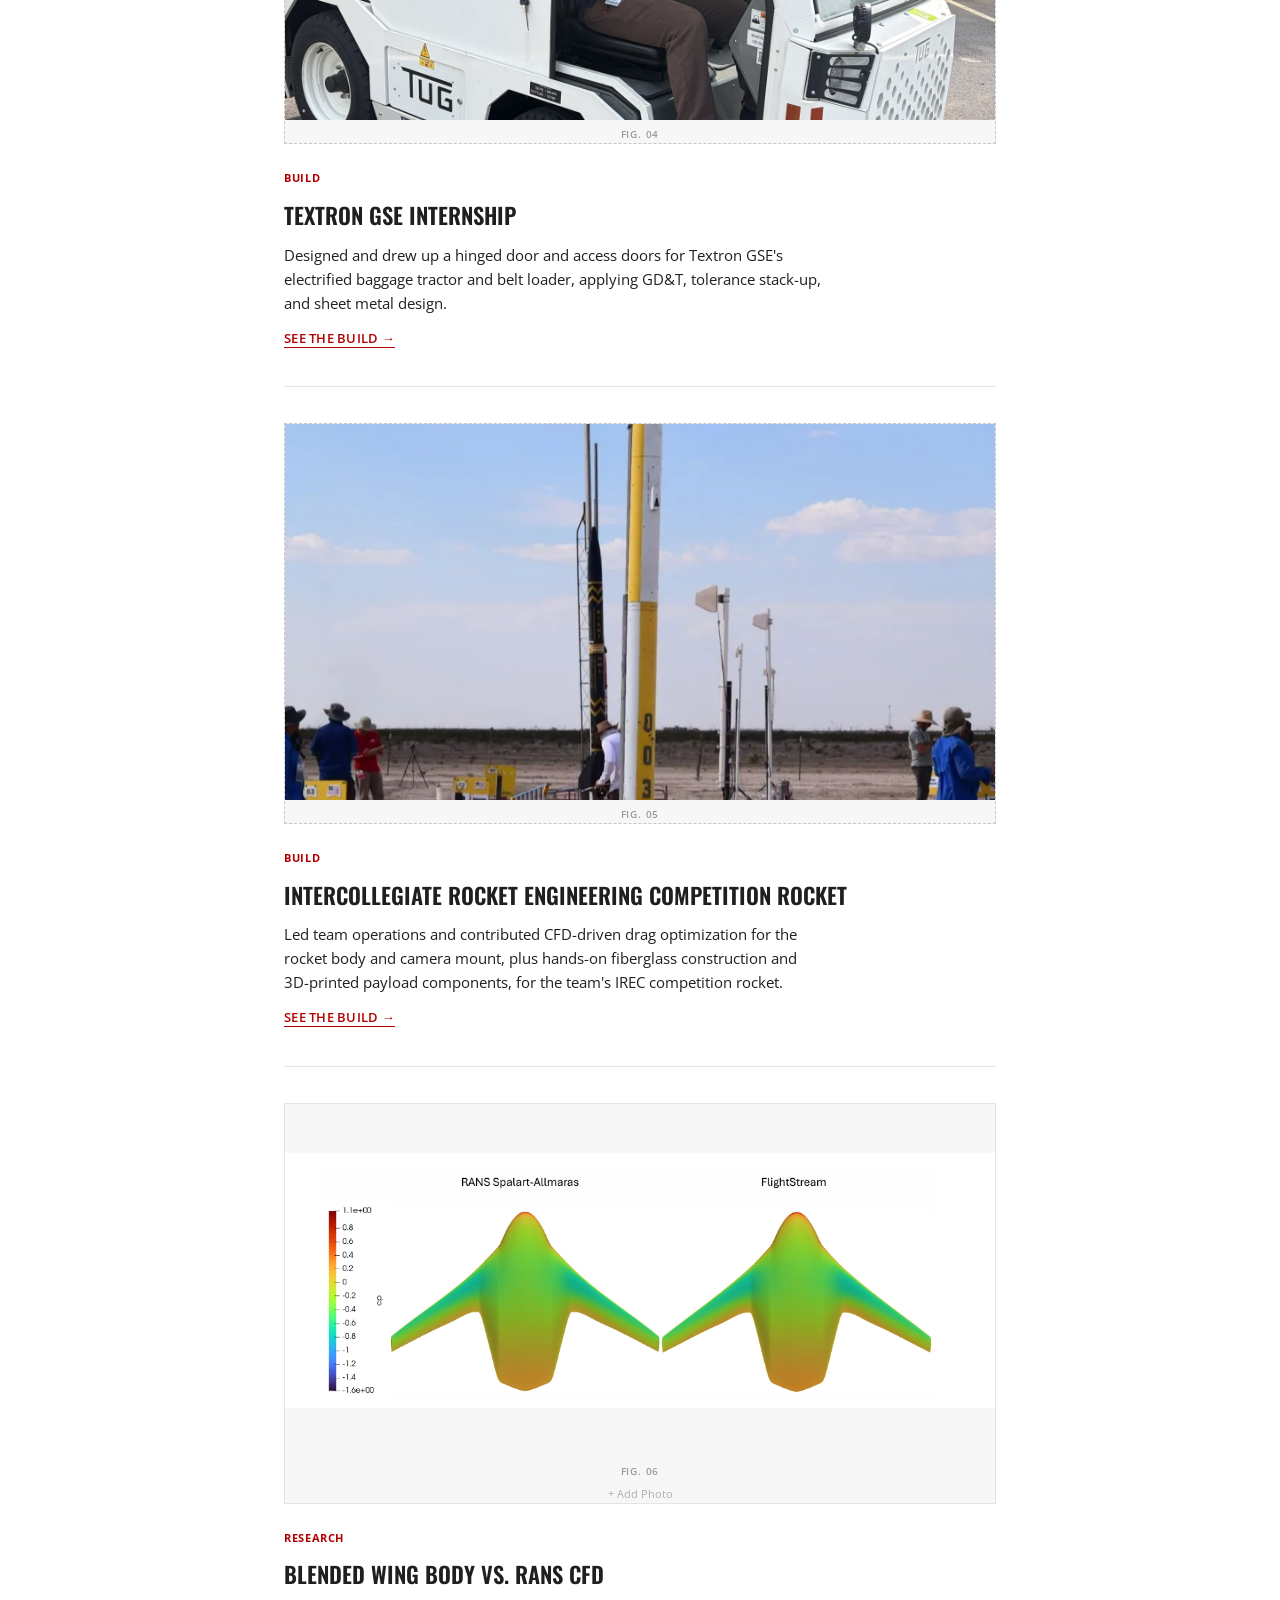
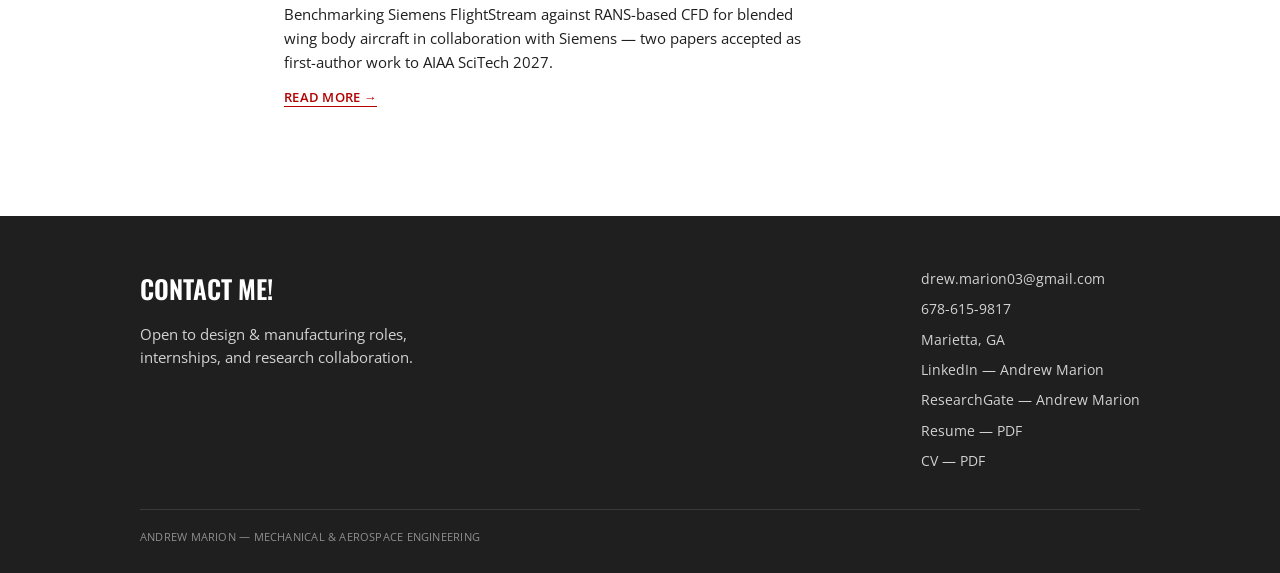
==== commit c2c3e709: "Add propeller research, update rocketry and DARPA dates, portfolio PDF, CV, new projects and map sto" ====
--- a/index.html
+++ b/index.html
@@ -33,7 +33,7 @@
     <div class="eyebrow">Engineering Portfolio</div>
     <h1>Andrew Marion</h1>
     <div class="subtitle">Project and Design Portfolio</div>
-    <p>I'm a junior in Mechanical Engineering, minoring in Aerospace, at Kennesaw State University, graduating May 2027. My work splits between hands-on hardware including rocket propulsion, autonomous aircraft, and ground support equipment. As well as CFD research validated against wind-tunnel and experimental data. I currently serve as Vice President of the Kennesaw Rocketry Team. I spent this past summer as a Mechanical Design Engineer Intern at Textron GSE, and am currently a UAV Flight Control Intern at NASA Glenn Research Center.</p>
+    <p>I'm a junior in Mechanical Engineering, minoring in Aerospace, at Kennesaw State University, graduating May 2027. My work splits between hands-on hardware including rocket propulsion, autonomous aircraft, and ground support equipment. As well as CFD research validated against wind-tunnel and experimental data. I served as Vice President of the Kennesaw Rocketry Team through June 2026. I spent this past summer as a Mechanical Design Engineer Intern at Textron GSE, and am currently a UAV Flight Control Intern at NASA Glenn Research Center.</p>
     <p>Click through the tabs above to see the build projects and research work in more detail, or head to About Me for my full background, resume, and contact info. A few highlights are below.</p>
     <a class="btn" href="mailto:drew.marion03@gmail.com">Email me</a>
   </div>
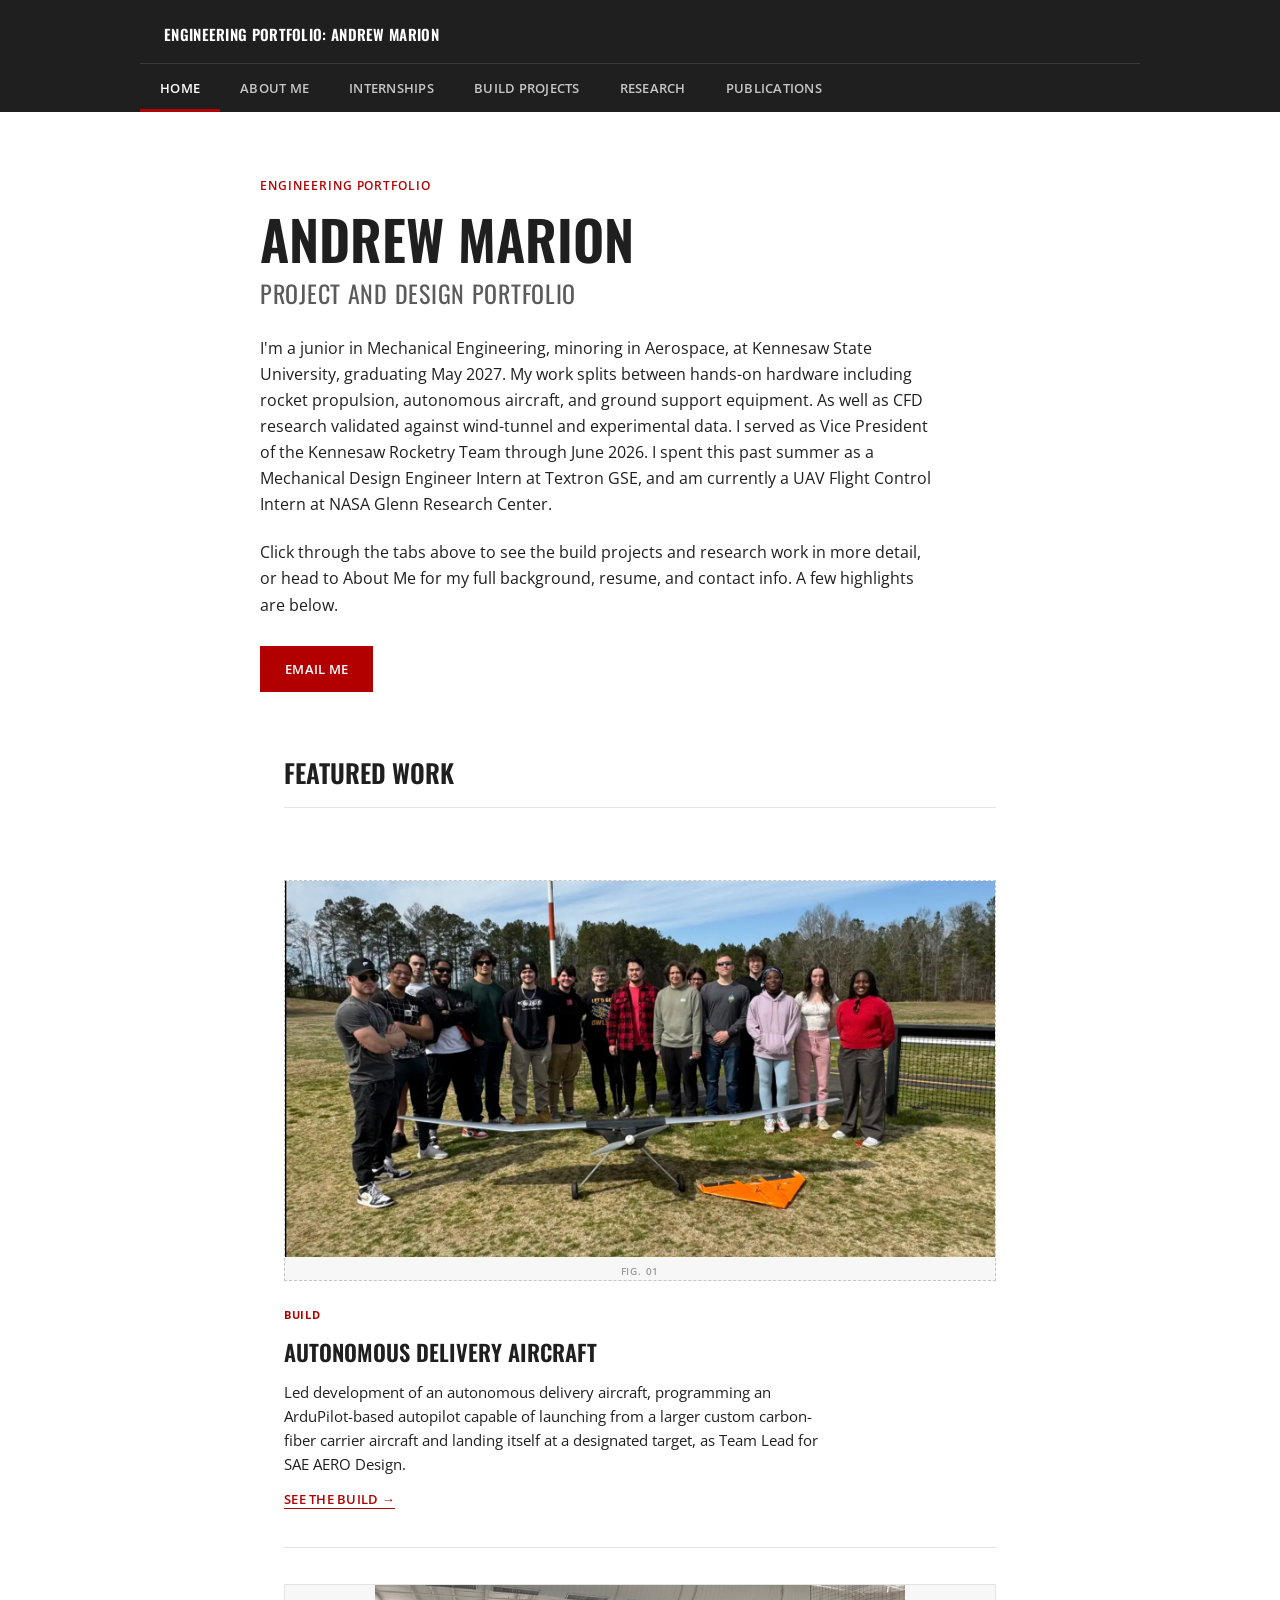
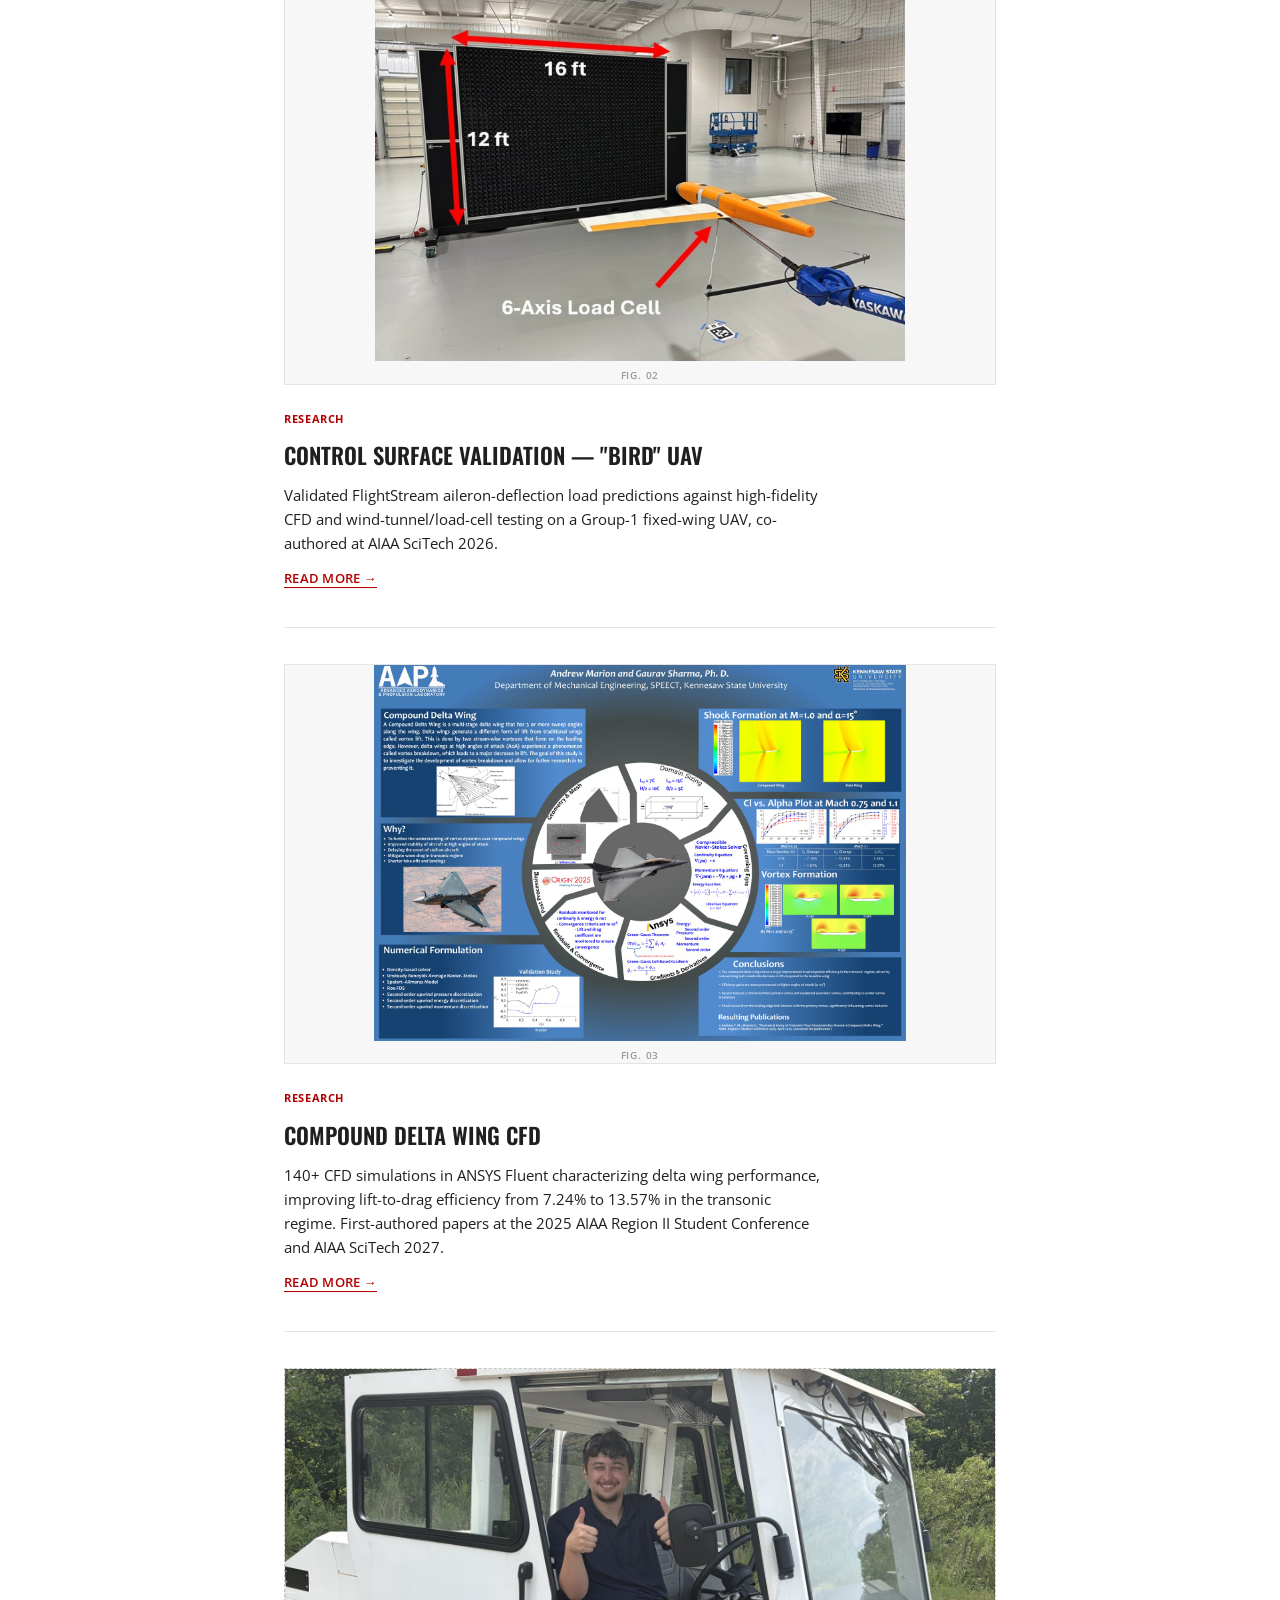
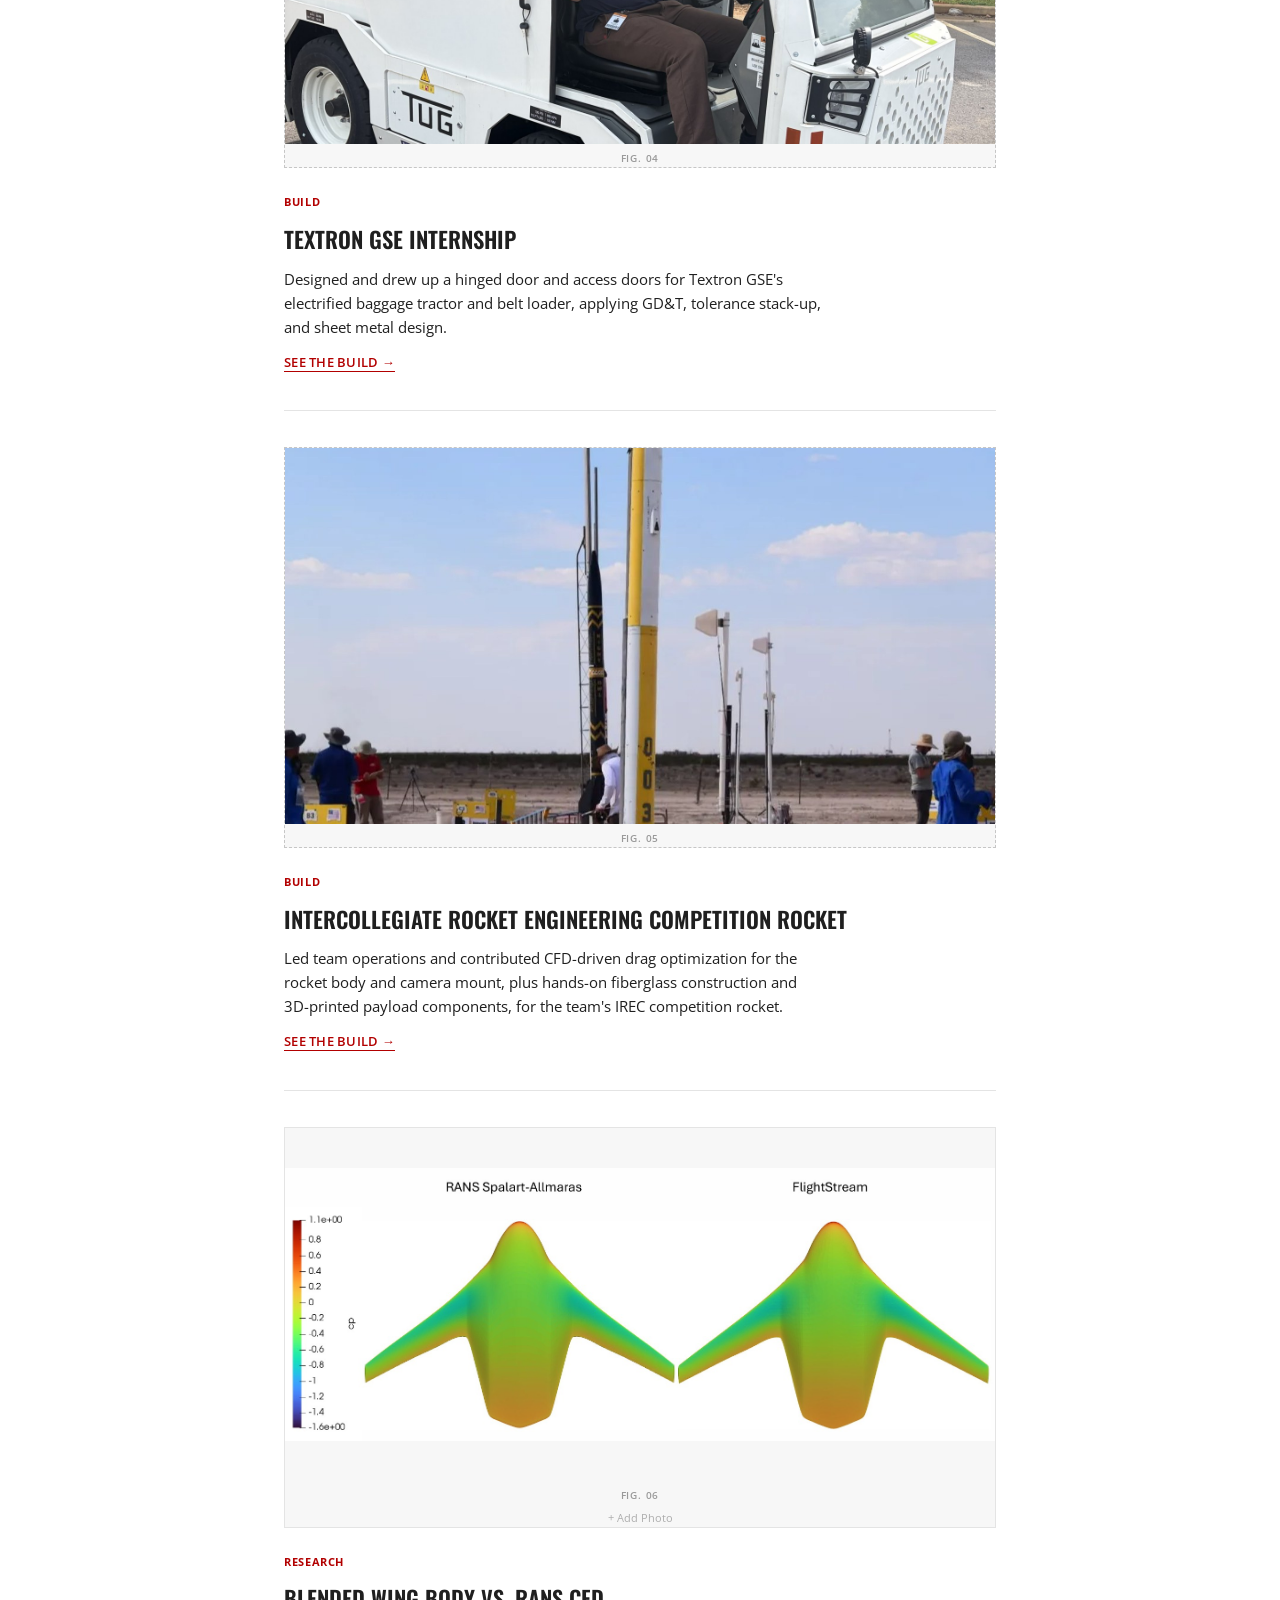
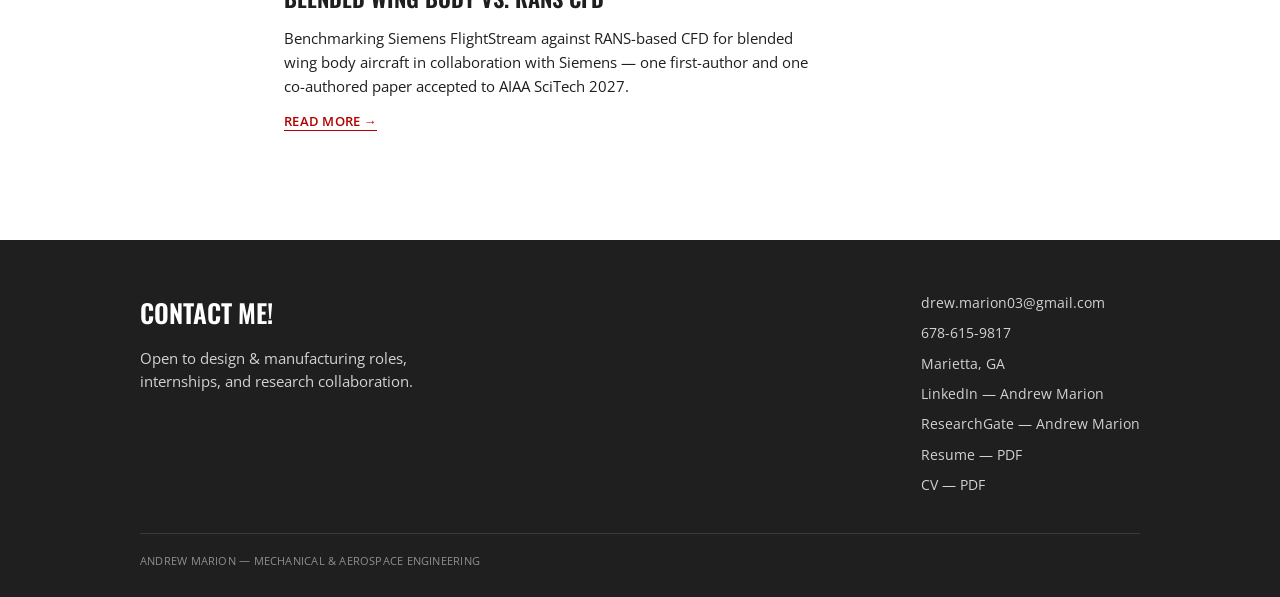
==== commit 1b7d14e0: "Update research, portfolio PDF, photos, CV, DARPA Lift, ISR UAV, pumpkin launch, research office, ma" ====
--- a/index.html
+++ b/index.html
@@ -57,7 +57,7 @@
 
   <div class="feed-item reveal">
     <a class="feed-photo" href="research.html#bird">
-      <img src="img/bird-uav-load-cell-test.jpg" alt="S2F-BD213 Bird UAV mounted on a 6-axis load cell during WindShape wind-tunnel control surface validation testing">
+      <img src="img/bird-uav-load-cell-test.jpg" style="object-fit:contain" alt="S2F-BD213 Bird UAV mounted on a 6-axis load cell during WindShape wind-tunnel control surface validation testing">
       <span class="fig">Fig. 02</span><span class="instr">+ Add Photo</span>
     </a>
     <div class="feed-text">
@@ -76,7 +76,7 @@
     <div class="feed-text">
       <span class="tag">Research</span>
       <h3><a href="research.html#delta">Compound Delta Wing CFD</a></h3>
-      <p>140+ CFD simulations in ANSYS Fluent characterizing delta wing performance, improving lift-to-drag efficiency from 7.24% to 13.57% in the transonic regime. First-authored at the 2025 AIAA Region II Student Conference.</p>
+      <p>140+ CFD simulations in ANSYS Fluent characterizing delta wing performance, improving lift-to-drag efficiency from 7.24% to 13.57% in the transonic regime. First-authored papers at the 2025 AIAA Region II Student Conference and AIAA SciTech 2027.</p>
       <a class="more" href="research.html#delta">Read more →</a>
     </div>
   </div>
@@ -115,7 +115,7 @@
     <div class="feed-text">
       <span class="tag">Research</span>
       <h3><a href="research.html#bwb">Blended Wing Body vs. RANS CFD</a></h3>
-      <p>Benchmarking Siemens FlightStream against RANS-based CFD for blended wing body aircraft in collaboration with Siemens — two papers accepted as first-author work to AIAA SciTech 2027.</p>
+      <p>Benchmarking Siemens FlightStream against RANS-based CFD for blended wing body aircraft in collaboration with Siemens — one first-author and one co-authored paper accepted to AIAA SciTech 2027.</p>
       <a class="more" href="research.html#bwb">Read more →</a>
     </div>
   </div>
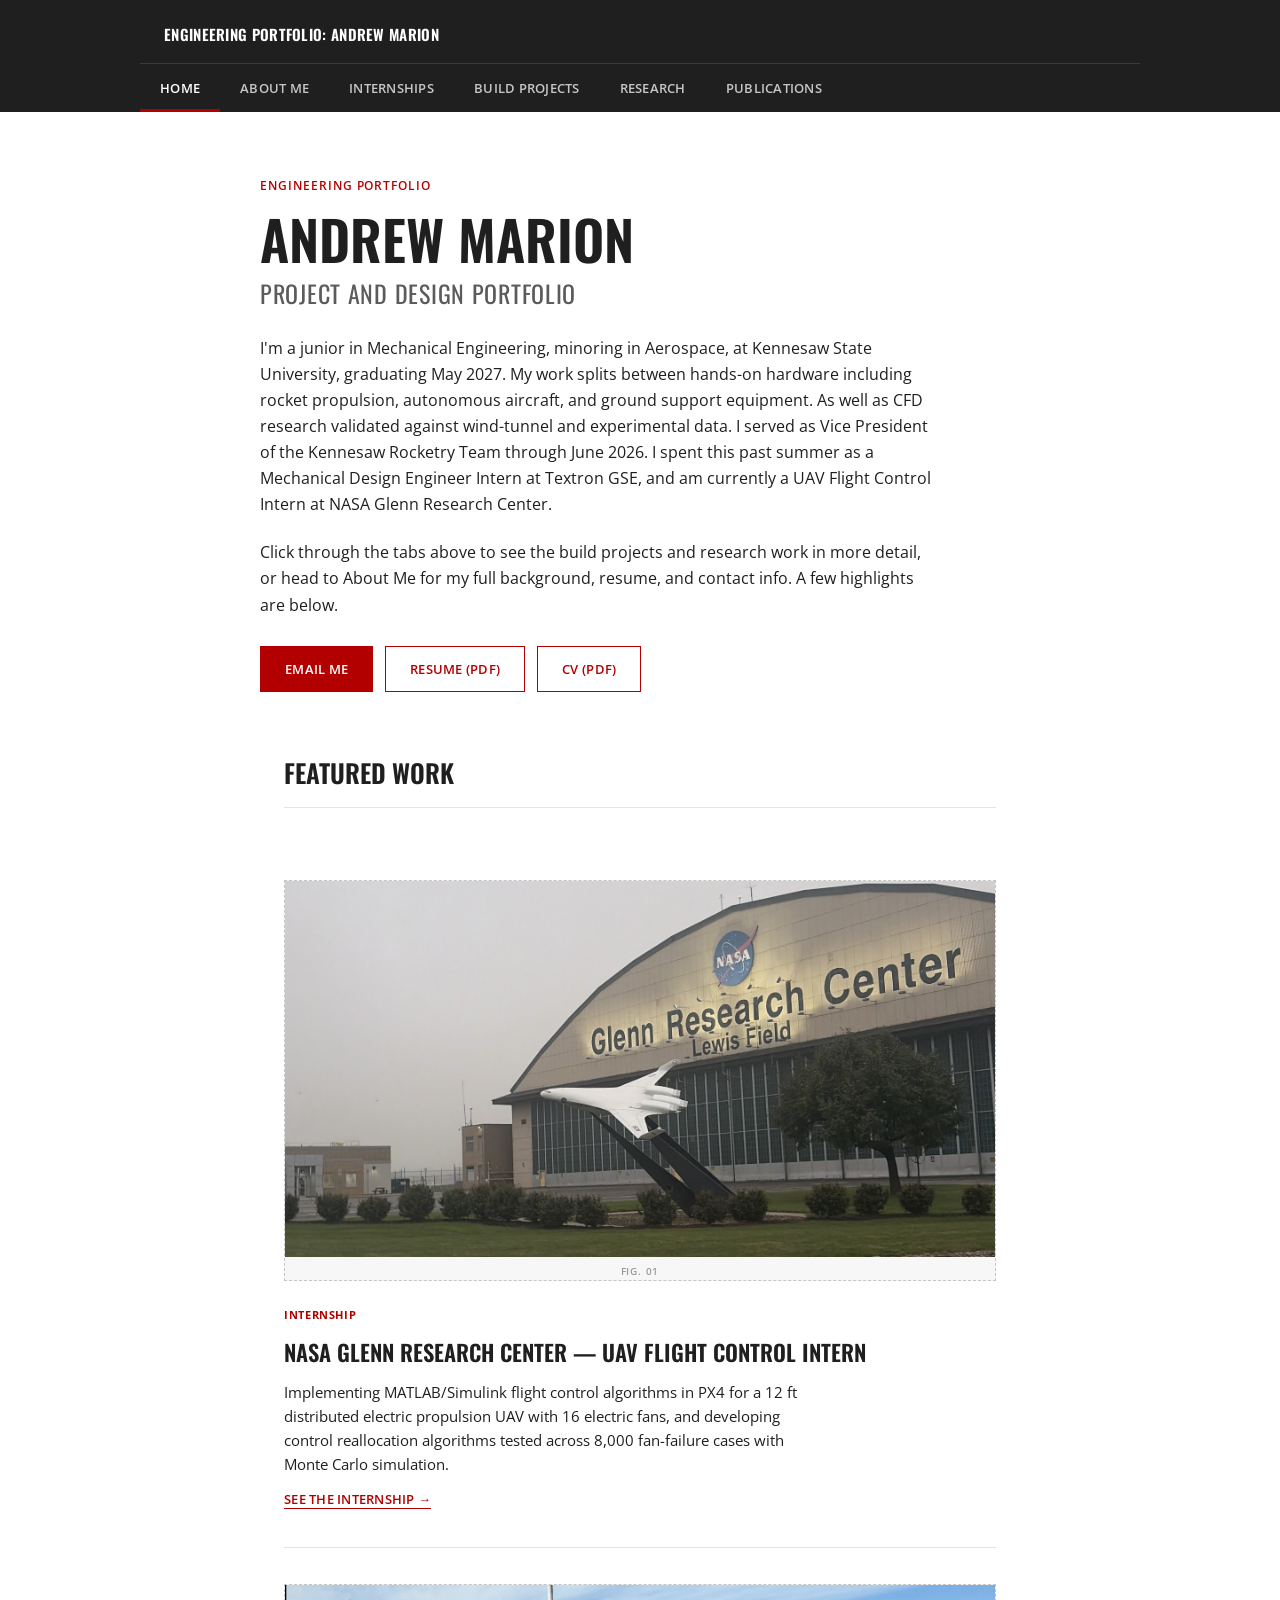
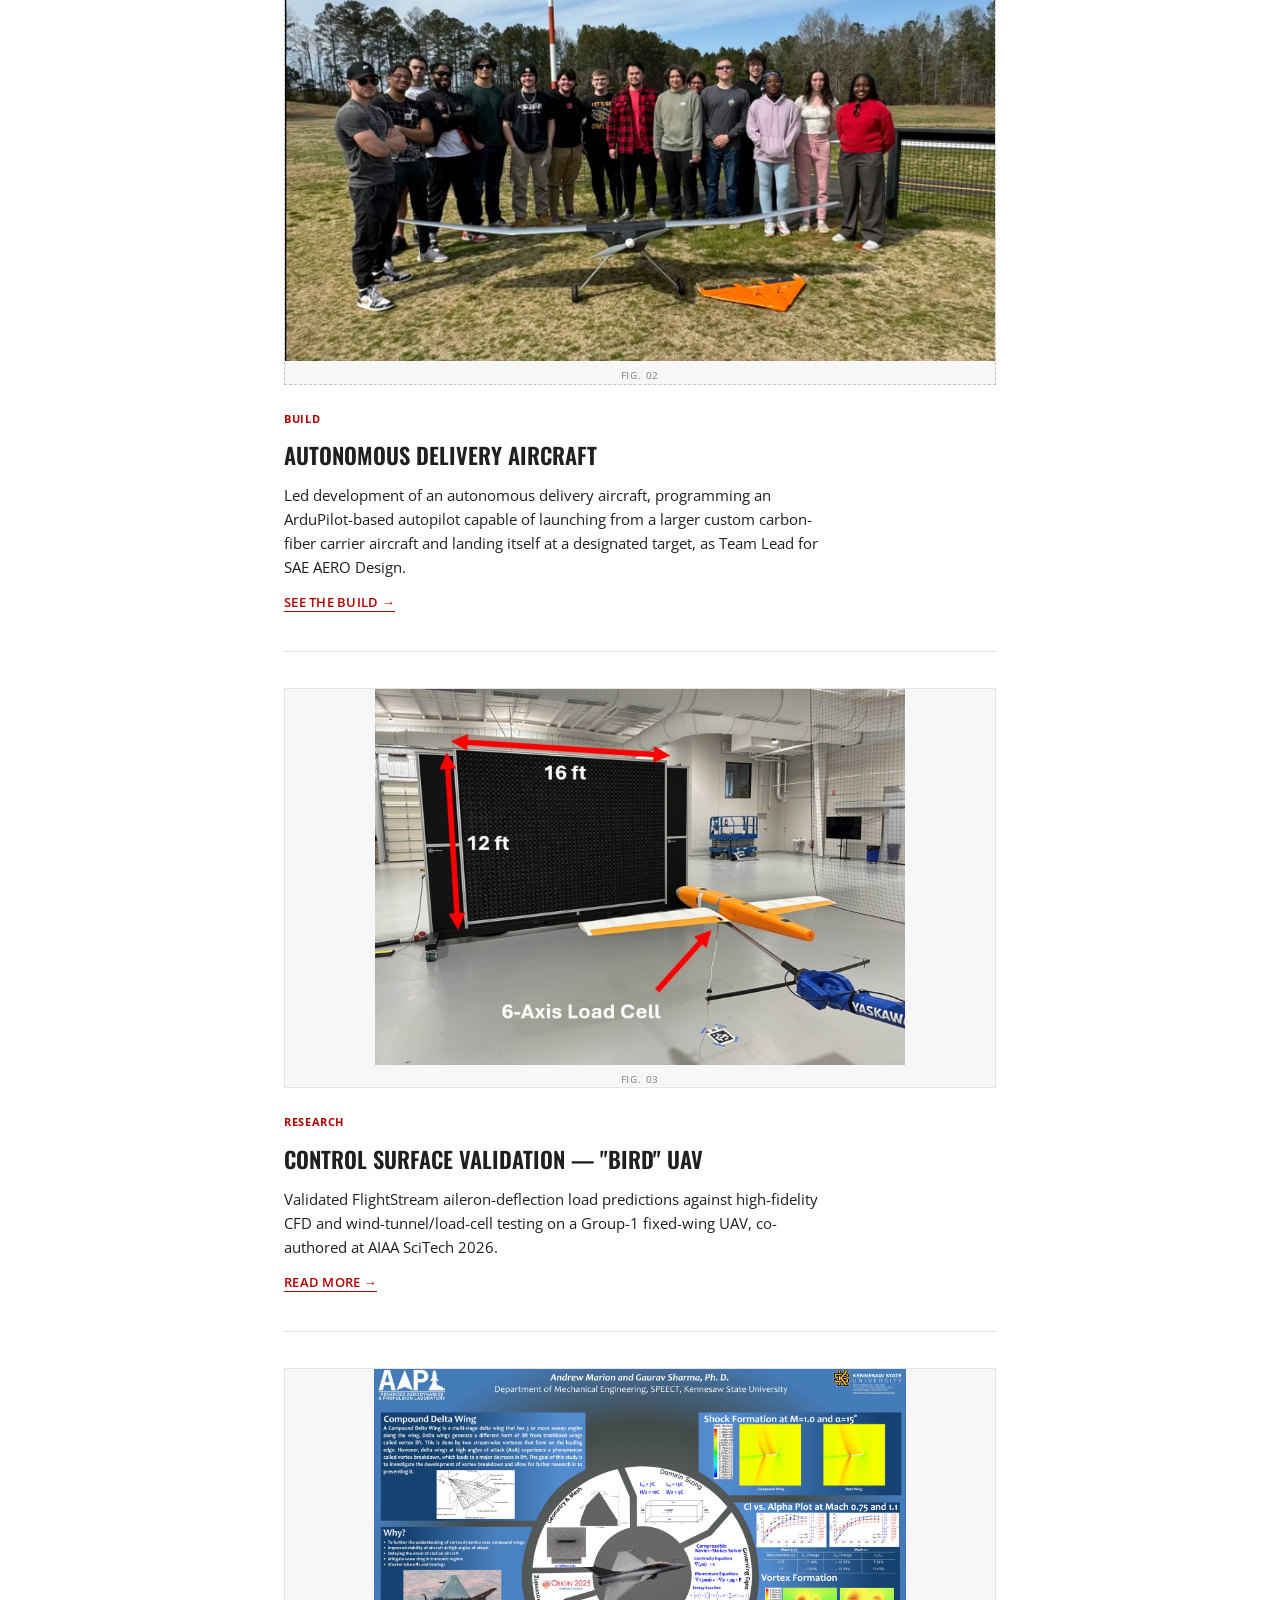
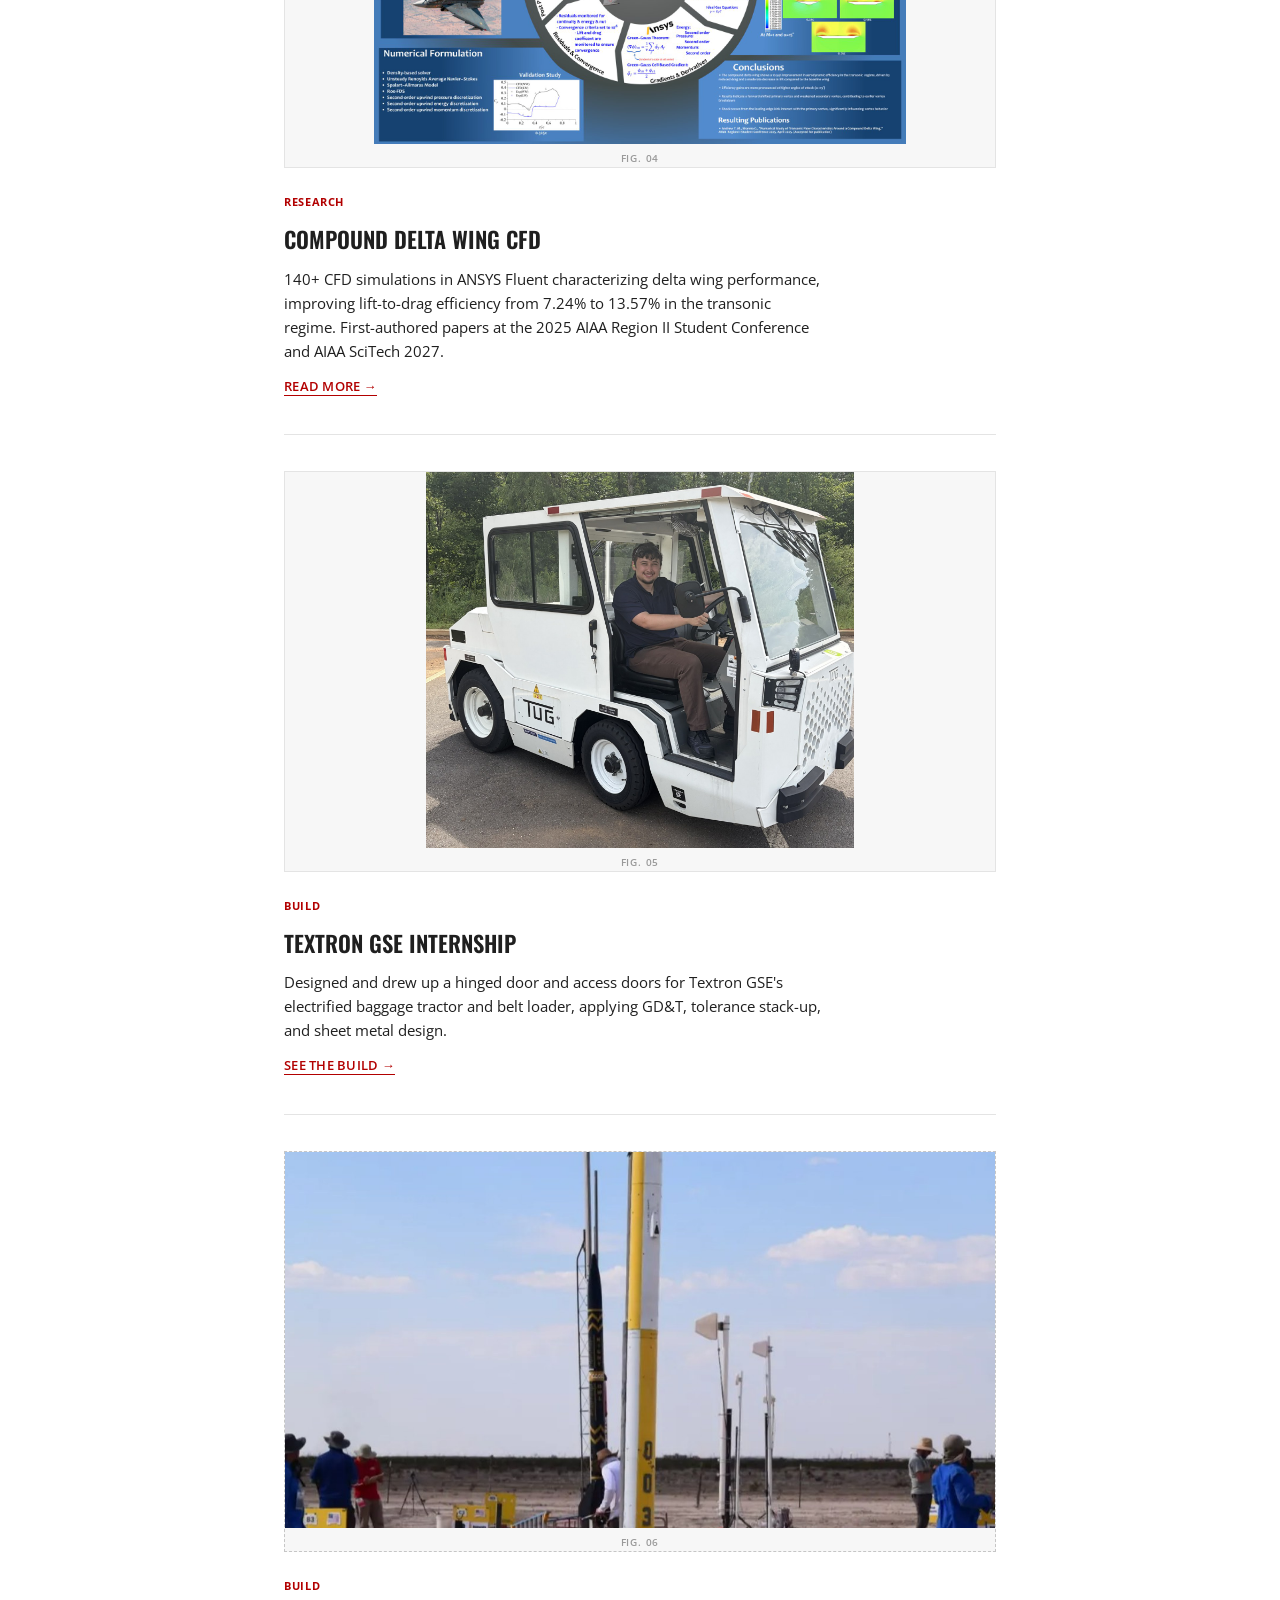
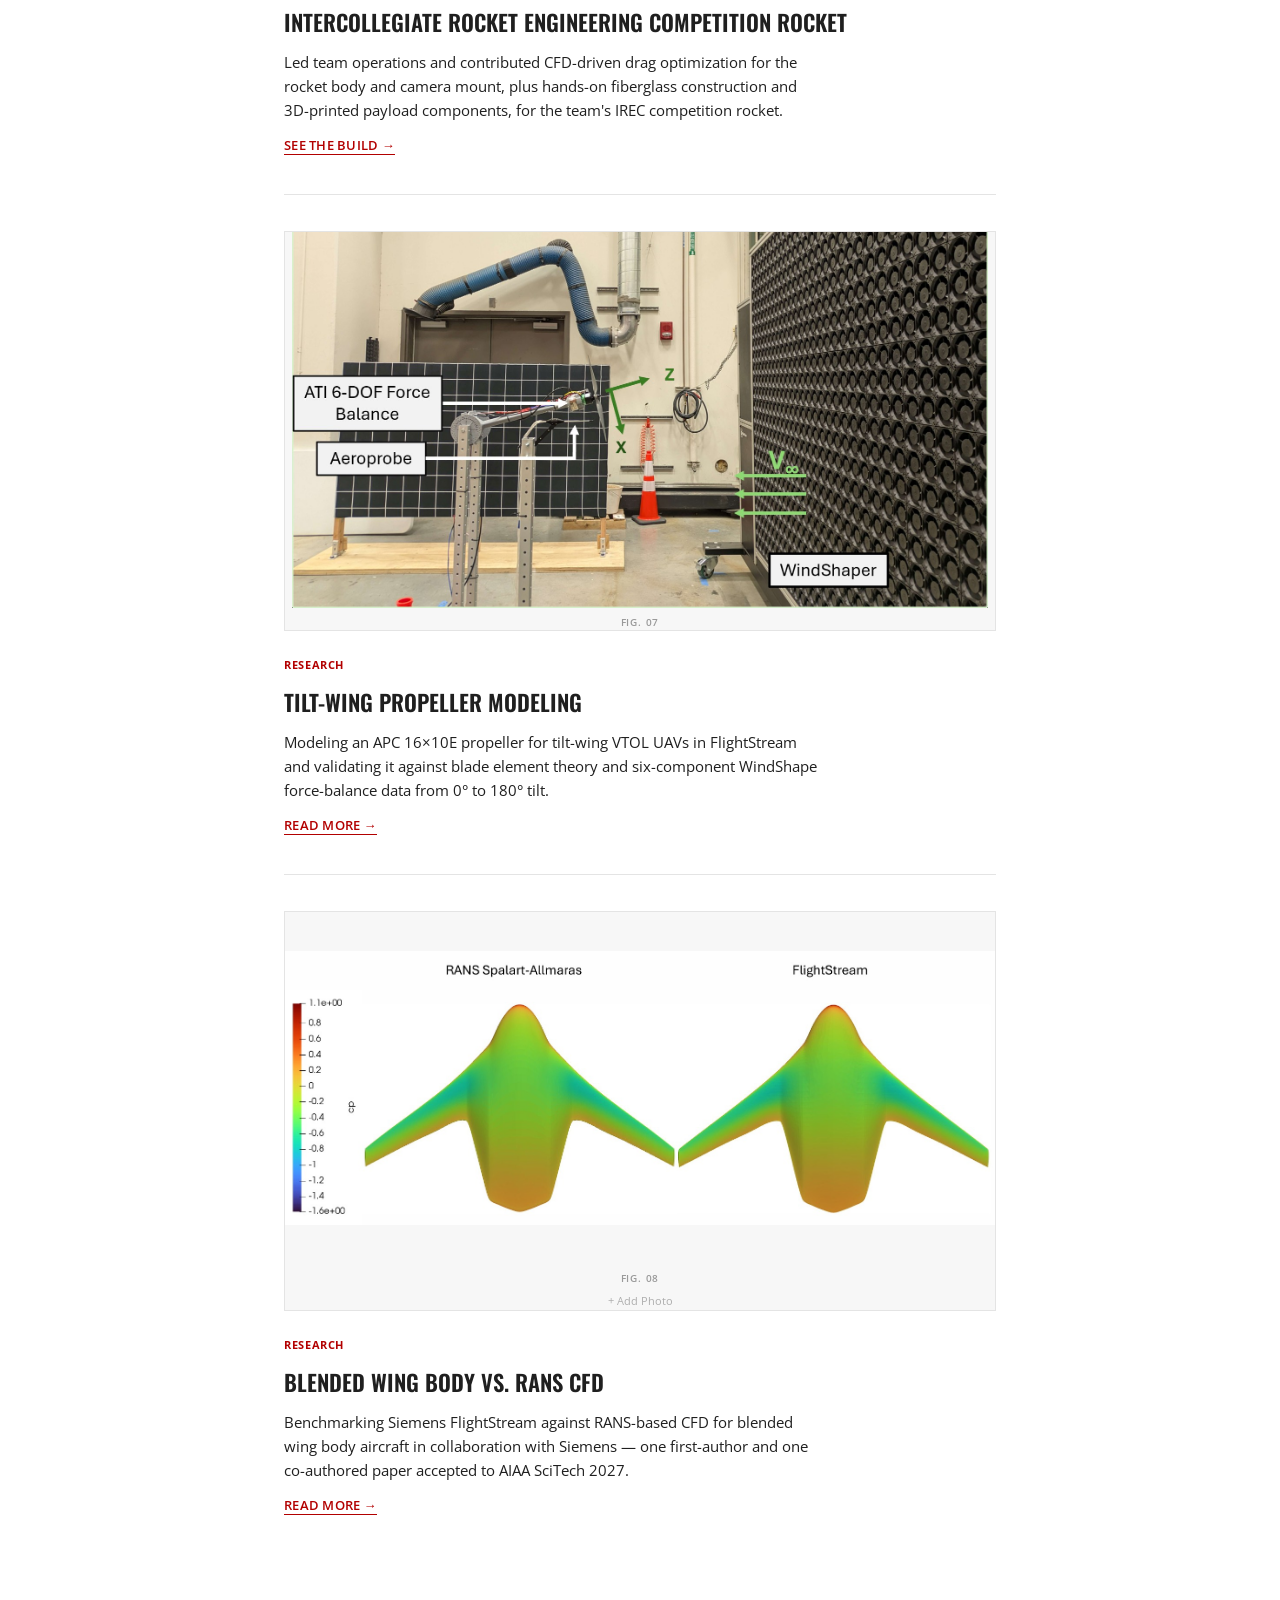
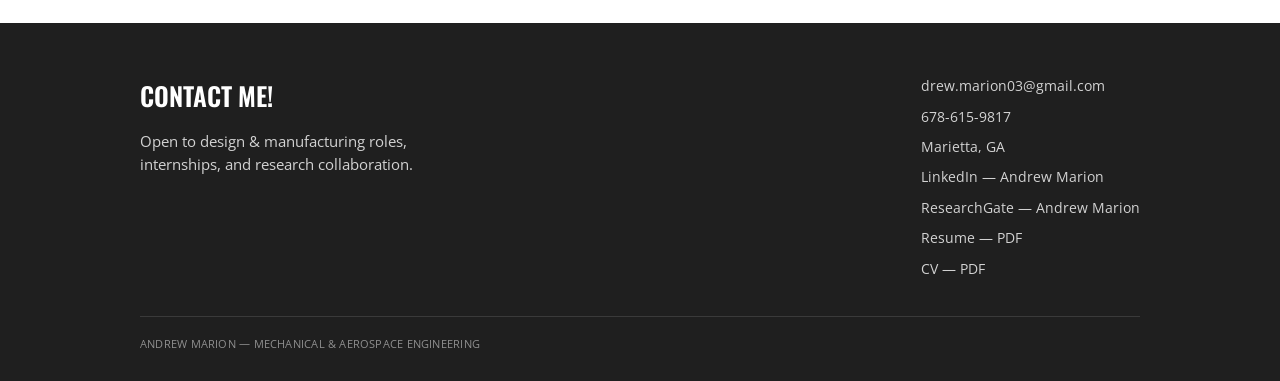
==== commit 701fd39c: "Update research, portfolio PDF, photos, CV, DARPA Lift, ISR UAV, pumpkin launch, research office, ma" ====
--- a/index.html
+++ b/index.html
@@ -3,7 +3,12 @@
 <head>
 <meta charset="UTF-8">
 <meta name="viewport" content="width=device-width, initial-scale=1.0">
-<title>Andrew Marion — Engineering Portfolio</title>
+<title>Home — Andrew Marion | Engineering Portfolio</title>
+<meta name="description" content="Andrew Marion — mechanical and aerospace engineering student at Kennesaw State University. Build projects, CFD research, internships including NASA Glenn, and AIAA publications.">
+<meta property="og:title" content="Home — Andrew Marion | Engineering Portfolio">
+<meta property="og:description" content="Andrew Marion — mechanical and aerospace engineering student at Kennesaw State University. Build projects, CFD research, internships including NASA Glenn, and AIAA publications.">
+<meta property="og:type" content="website">
+<meta property="og:image" content="apple-touch-icon.png">
 <link rel="preconnect" href="https://fonts.googleapis.com">
 <link rel="preconnect" href="https://fonts.gstatic.com" crossorigin>
 <link href="https://fonts.googleapis.com/css2?family=Oswald:wght@400;500;600;700&family=Open+Sans:ital,wght@0,400;0,600;0,700;1,400&display=swap" rel="stylesheet">
@@ -36,6 +41,8 @@
     <p>I'm a junior in Mechanical Engineering, minoring in Aerospace, at Kennesaw State University, graduating May 2027. My work splits between hands-on hardware including rocket propulsion, autonomous aircraft, and ground support equipment. As well as CFD research validated against wind-tunnel and experimental data. I served as Vice President of the Kennesaw Rocketry Team through June 2026. I spent this past summer as a Mechanical Design Engineer Intern at Textron GSE, and am currently a UAV Flight Control Intern at NASA Glenn Research Center.</p>
     <p>Click through the tabs above to see the build projects and research work in more detail, or head to About Me for my full background, resume, and contact info. A few highlights are below.</p>
     <a class="btn" href="mailto:drew.marion03@gmail.com">Email me</a>
+    <a class="btn btn-outline" href="Andrew_Marion_Resume.pdf" target="_blank" rel="noopener">Resume (PDF)</a>
+    <a class="btn btn-outline" href="Andrew_Marion_CV.pdf" target="_blank" rel="noopener">CV (PDF)</a>
   </div>
 </section>
 
@@ -43,9 +50,22 @@
   <h2 class="reveal">Featured Work</h2>
 
   <div class="feed-item reveal">
+    <a class="feed-photo" href="internships.html#nasa-grc">
+      <img src="img/nasa-glenn-hangar.jpg" alt="NASA Glenn Research Center hangar at Lewis Field with a blended wing body model mounted out front">
+      <span class="fig">Fig. 01</span><span class="instr">+ Add Photo</span>
+    </a>
+    <div class="feed-text">
+      <span class="tag build">Internship</span>
+      <h3><a href="internships.html#nasa-grc">NASA Glenn Research Center — UAV Flight Control Intern</a></h3>
+      <p>Implementing MATLAB/Simulink flight control algorithms in PX4 for a 12 ft distributed electric propulsion UAV with 16 electric fans, and developing control reallocation algorithms tested across 8,000 fan-failure cases with Monte Carlo simulation.</p>
+      <a class="more" href="internships.html#nasa-grc">See the internship →</a>
+    </div>
+  </div>
+
+  <div class="feed-item reveal">
     <a class="feed-photo" href="build.html#pada">
       <img src="img/pada-team-photo.jpg" alt="SAE AERO Design team with the Powered Autonomous Delivery Aircraft (PADA) carrier and detachable flying wing">
-      <span class="fig">Fig. 01</span><span class="instr">+ Add Photo</span>
+      <span class="fig">Fig. 02</span><span class="instr">+ Add Photo</span>
     </a>
     <div class="feed-text">
       <span class="tag build">Build</span>
@@ -58,7 +78,7 @@
   <div class="feed-item reveal">
     <a class="feed-photo" href="research.html#bird">
       <img src="img/bird-uav-load-cell-test.jpg" style="object-fit:contain" alt="S2F-BD213 Bird UAV mounted on a 6-axis load cell during WindShape wind-tunnel control surface validation testing">
-      <span class="fig">Fig. 02</span><span class="instr">+ Add Photo</span>
+      <span class="fig">Fig. 03</span><span class="instr">+ Add Photo</span>
     </a>
     <div class="feed-text">
       <span class="tag">Research</span>
@@ -71,7 +91,7 @@
   <div class="feed-item reveal">
     <a class="feed-photo" href="research.html#delta">
       <img src="img/compound-delta-wing-poster.jpg" style="object-fit:contain" alt="Conference poster: Numerical Study of Transonic Flow Characteristics Around a Compound Delta Wing">
-      <span class="fig">Fig. 03</span><span class="instr">+ Add Photo</span>
+      <span class="fig">Fig. 04</span><span class="instr">+ Add Photo</span>
     </a>
     <div class="feed-text">
       <span class="tag">Research</span>
@@ -83,8 +103,8 @@
 
   <div class="feed-item reveal">
     <a class="feed-photo" href="internships.html#textron">
-      <img src="img/textron-tug-tractor.jpg" alt="Andrew Marion seated in a Textron TUG electric baggage tractor at Textron GSE, Cartersville, GA">
-      <span class="fig">Fig. 04</span><span class="instr">+ Add Photo</span>
+      <img src="img/textron-tug-tractor.jpg" style="object-fit:contain" alt="Andrew Marion seated in a Textron TUG electric baggage tractor at Textron GSE, Cartersville, GA">
+      <span class="fig">Fig. 05</span><span class="instr">+ Add Photo</span>
     </a>
     <div class="feed-text">
       <span class="tag build">Build</span>
@@ -97,7 +117,7 @@
   <div class="feed-item reveal">
     <a class="feed-photo" href="build.html#irec">
       <img src="img/irec-rocket-launchpad.jpg" alt="Kennesaw Rocketry Team competition rocket on the launch pad at an intercollegiate rocket engineering competition">
-      <span class="fig">Fig. 05</span><span class="instr">+ Add Photo</span>
+      <span class="fig">Fig. 06</span><span class="instr">+ Add Photo</span>
     </a>
     <div class="feed-text">
       <span class="tag build">Build</span>
@@ -108,9 +128,22 @@
   </div>
 
   <div class="feed-item reveal">
+    <a class="feed-photo" href="research.html#propeller">
+      <img src="img/propeller-windshape-setup.jpg" style="object-fit:contain" alt="Isolated propeller test setup at the WindShape fan-array facility, with a six-axis force balance and aeroprobe">
+      <span class="fig">Fig. 07</span><span class="instr">+ Add Photo</span>
+    </a>
+    <div class="feed-text">
+      <span class="tag">Research</span>
+      <h3><a href="research.html#propeller">Tilt-Wing Propeller Modeling</a></h3>
+      <p>Modeling an APC 16×10E propeller for tilt-wing VTOL UAVs in FlightStream and validating it against blade element theory and six-component WindShape force-balance data from 0° to 180° tilt.</p>
+      <a class="more" href="research.html#propeller">Read more →</a>
+    </div>
+  </div>
+
+  <div class="feed-item reveal">
     <a class="feed-photo" href="research.html#bwb">
       <img src="img/bwb-rans-flightstream.jpg" style="object-fit:contain" alt="RANS Spalart-Allmaras vs FlightStream pressure coefficient comparison on blended wing body aircraft">
-      <span class="fig">Fig. 06</span><span class="instr">+ Add Photo</span>
+      <span class="fig">Fig. 08</span><span class="instr">+ Add Photo</span>
     </a>
     <div class="feed-text">
       <span class="tag">Research</span>
@@ -129,7 +162,7 @@
     </div>
     <div class="contact-list">
       <a href="mailto:drew.marion03@gmail.com">drew.marion03@gmail.com</a>
-      <a href="tel:6786159817">678-615-9817</a>
+      <a href="tel:+16786159817">678-615-9817</a>
       <span>Marietta, GA</span>
       <a href="https://www.linkedin.com/in/andrew-marion/" target="_blank" rel="noopener">LinkedIn — Andrew Marion</a>
       <a href="https://www.researchgate.net/profile/Andrew-Marion" target="_blank" rel="noopener">ResearchGate — Andrew Marion</a>
--- a/style.css
+++ b/style.css
@@ -76,6 +76,9 @@
   background:var(--red); color:#fff; border:1px solid var(--red); transition:all .15s; margin-top:28px;
 }
 .btn:hover{ background:#8f0000; border-color:#8f0000;}
+.btn.btn-outline{ background:transparent; color:var(--red); margin-left:8px;}
+.btn.btn-outline:hover{ background:var(--red); color:#fff; border-color:var(--red);}
+@media (max-width:600px){ .btn.btn-outline{ margin-left:0; margin-top:8px;} }
 
 /* ============ FEED (Home page project stream) ============ */
 .feed{ padding:20px 24px 70px; max-width:760px; margin:0 auto;}
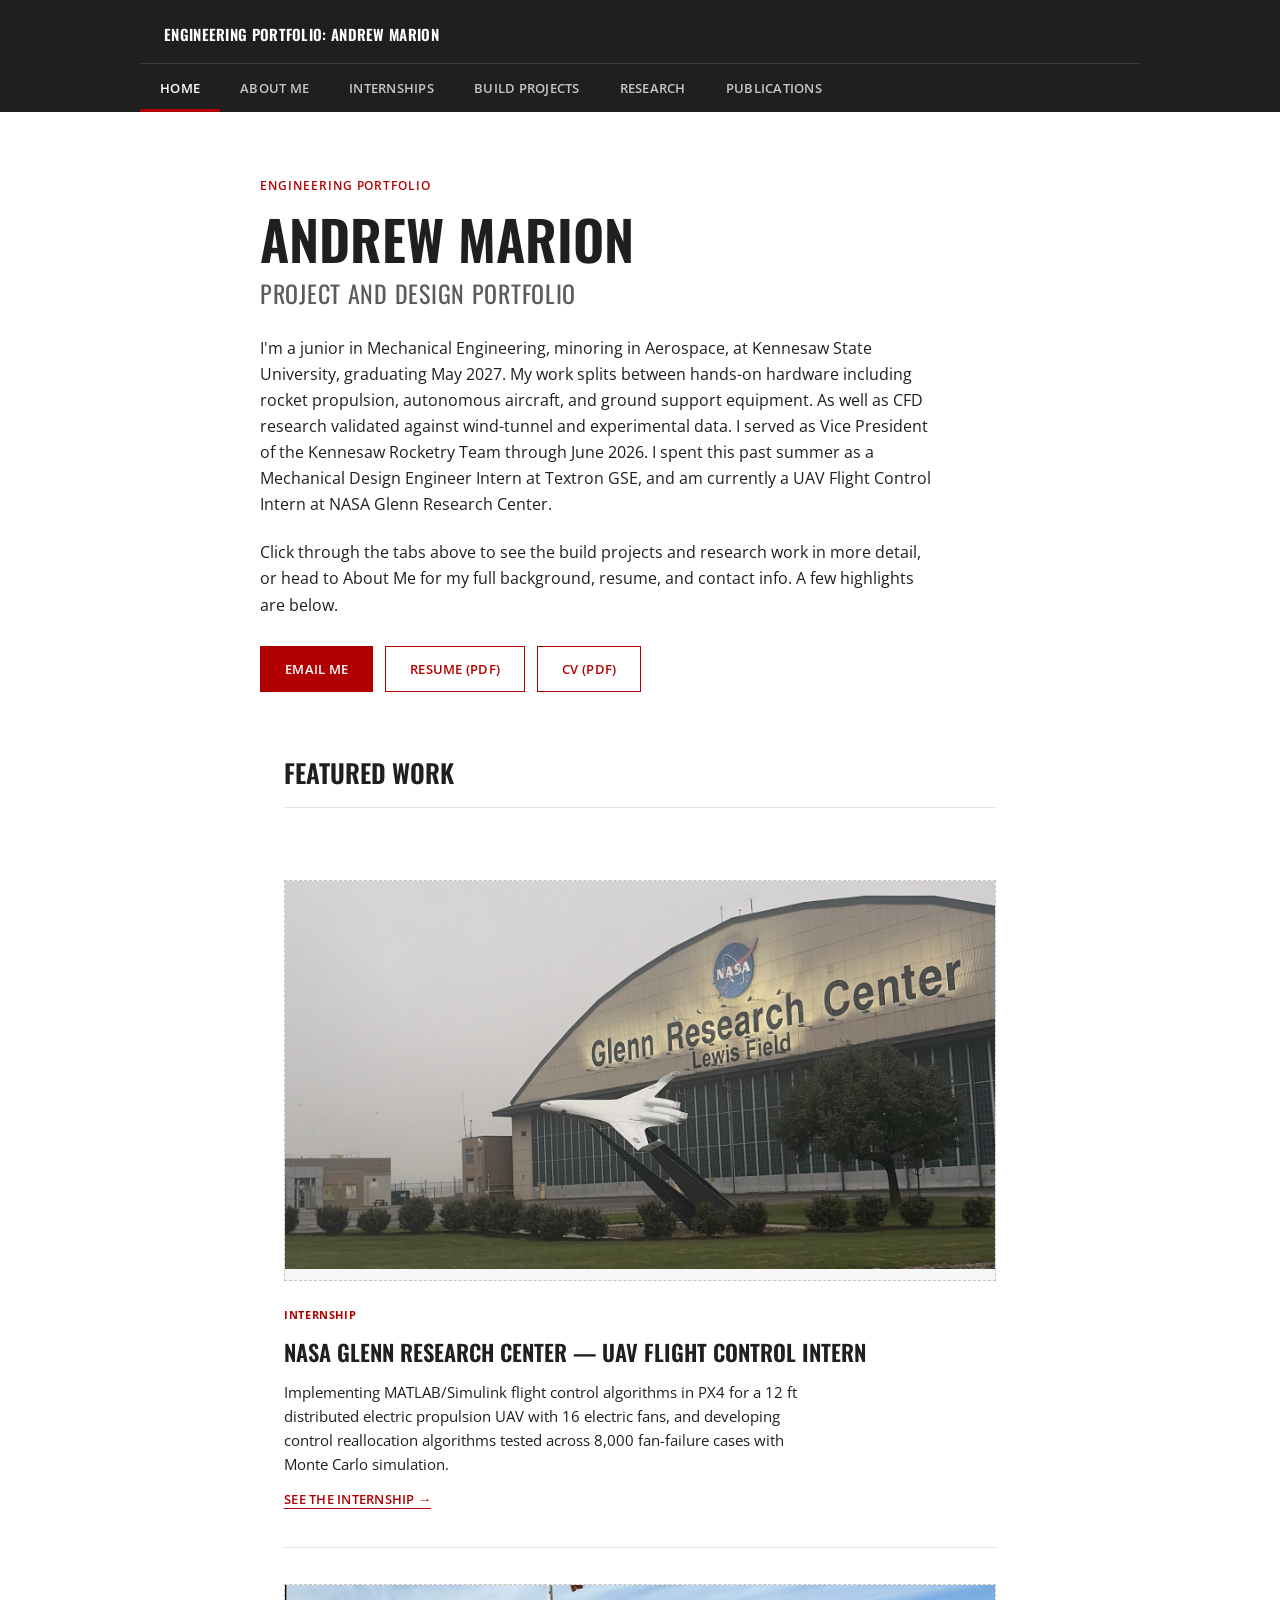
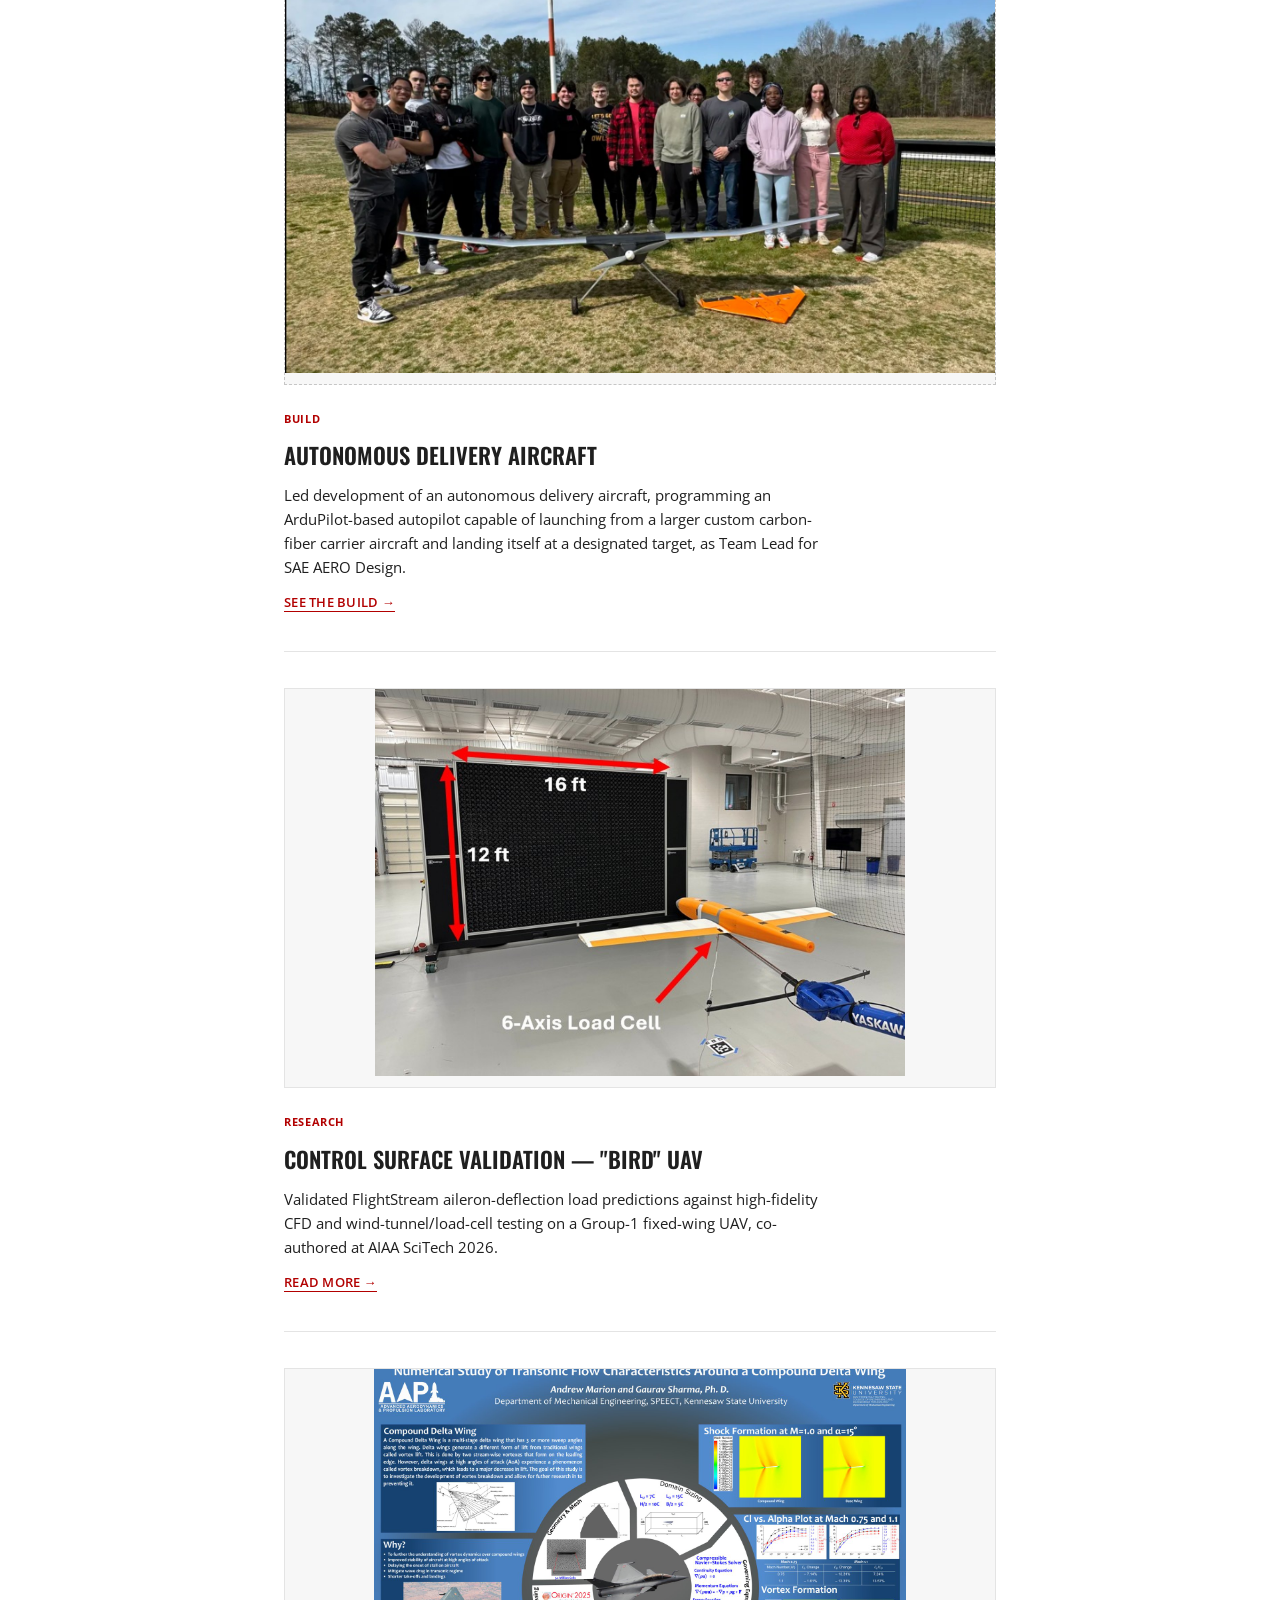
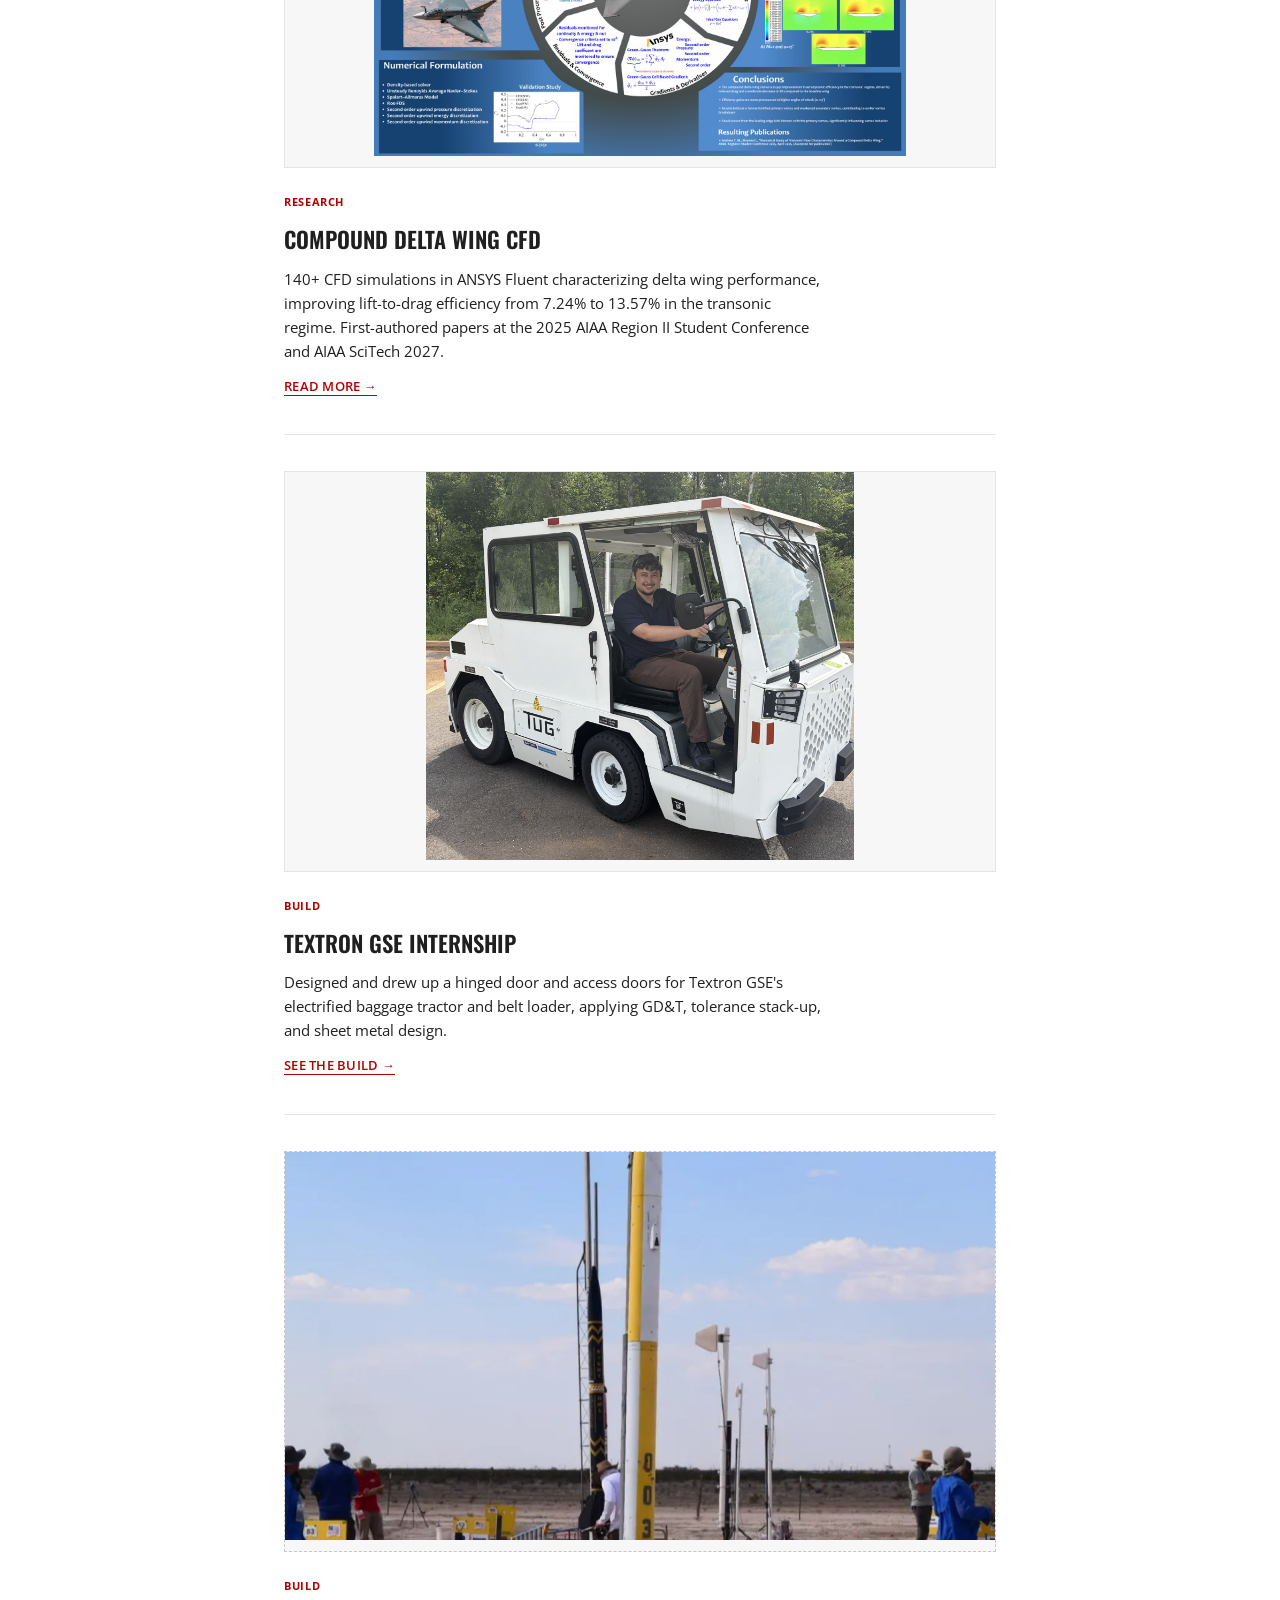
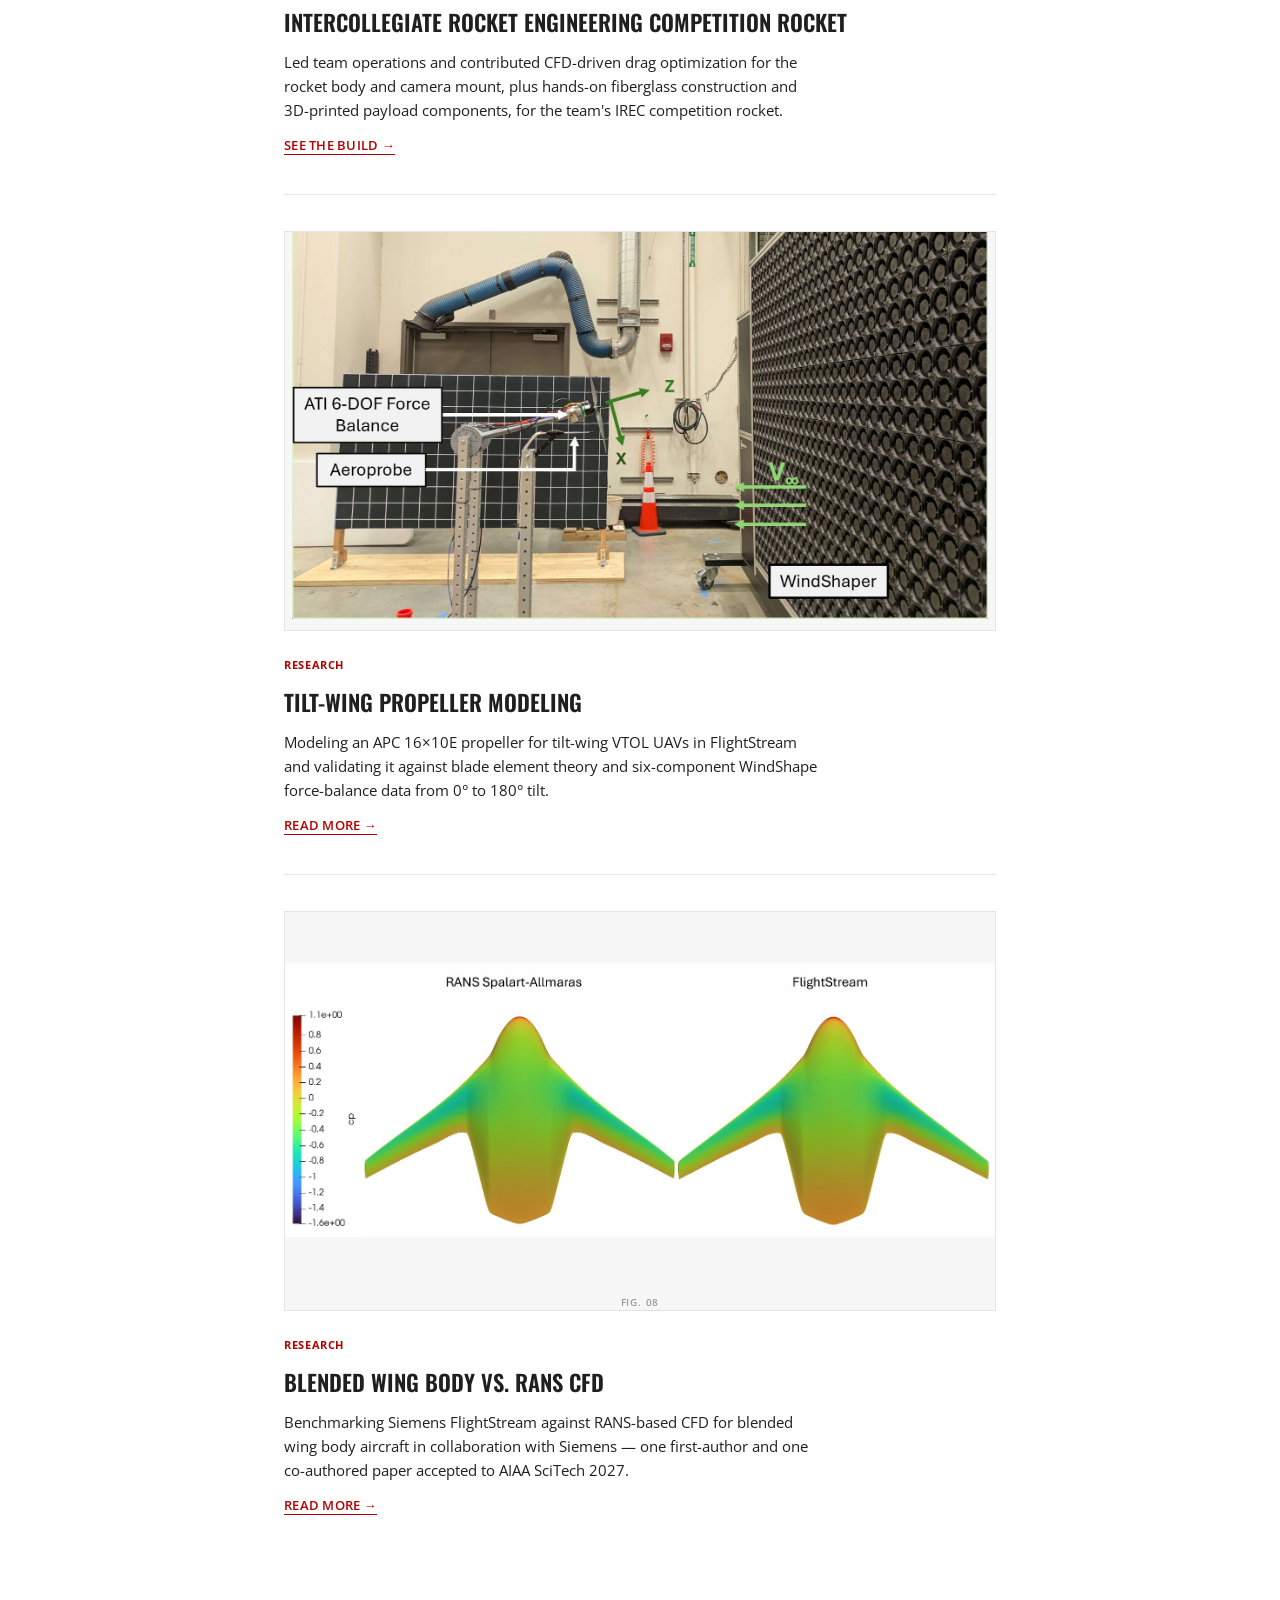
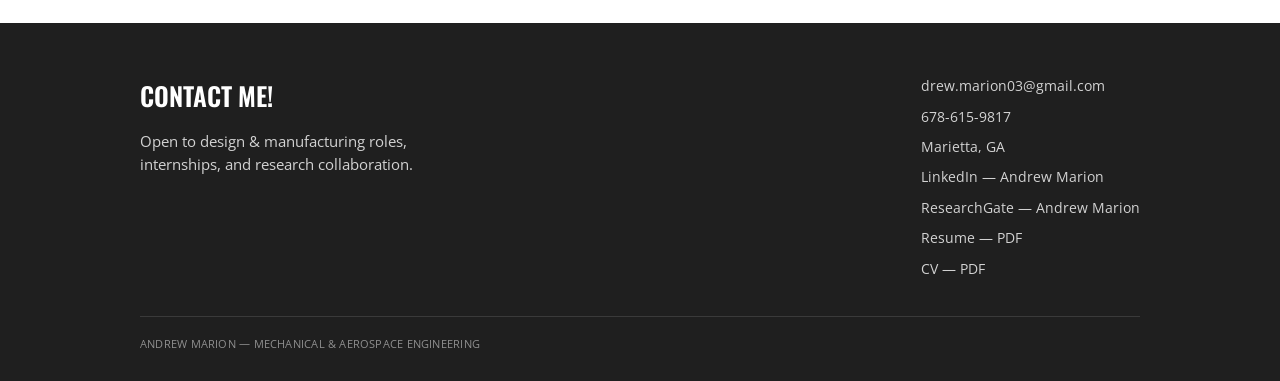
==== commit 058d2a17: "Update resume and CV, Textron photo, resume buttons, page metadata, research and project updates" ====
--- a/index.html
+++ b/index.html
@@ -52,7 +52,7 @@
   <div class="feed-item reveal">
     <a class="feed-photo" href="internships.html#nasa-grc">
       <img src="img/nasa-glenn-hangar.jpg" alt="NASA Glenn Research Center hangar at Lewis Field with a blended wing body model mounted out front">
-      <span class="fig">Fig. 01</span><span class="instr">+ Add Photo</span>
+      <span class="fig">Fig. 01</span>
     </a>
     <div class="feed-text">
       <span class="tag build">Internship</span>
@@ -65,7 +65,7 @@
   <div class="feed-item reveal">
     <a class="feed-photo" href="build.html#pada">
       <img src="img/pada-team-photo.jpg" alt="SAE AERO Design team with the Powered Autonomous Delivery Aircraft (PADA) carrier and detachable flying wing">
-      <span class="fig">Fig. 02</span><span class="instr">+ Add Photo</span>
+      <span class="fig">Fig. 02</span>
     </a>
     <div class="feed-text">
       <span class="tag build">Build</span>
@@ -78,7 +78,7 @@
   <div class="feed-item reveal">
     <a class="feed-photo" href="research.html#bird">
       <img src="img/bird-uav-load-cell-test.jpg" style="object-fit:contain" alt="S2F-BD213 Bird UAV mounted on a 6-axis load cell during WindShape wind-tunnel control surface validation testing">
-      <span class="fig">Fig. 03</span><span class="instr">+ Add Photo</span>
+      <span class="fig">Fig. 03</span>
     </a>
     <div class="feed-text">
       <span class="tag">Research</span>
@@ -91,7 +91,7 @@
   <div class="feed-item reveal">
     <a class="feed-photo" href="research.html#delta">
       <img src="img/compound-delta-wing-poster.jpg" style="object-fit:contain" alt="Conference poster: Numerical Study of Transonic Flow Characteristics Around a Compound Delta Wing">
-      <span class="fig">Fig. 04</span><span class="instr">+ Add Photo</span>
+      <span class="fig">Fig. 04</span>
     </a>
     <div class="feed-text">
       <span class="tag">Research</span>
@@ -104,7 +104,7 @@
   <div class="feed-item reveal">
     <a class="feed-photo" href="internships.html#textron">
       <img src="img/textron-tug-tractor.jpg" style="object-fit:contain" alt="Andrew Marion seated in a Textron TUG electric baggage tractor at Textron GSE, Cartersville, GA">
-      <span class="fig">Fig. 05</span><span class="instr">+ Add Photo</span>
+      <span class="fig">Fig. 05</span>
     </a>
     <div class="feed-text">
       <span class="tag build">Build</span>
@@ -117,7 +117,7 @@
   <div class="feed-item reveal">
     <a class="feed-photo" href="build.html#irec">
       <img src="img/irec-rocket-launchpad.jpg" alt="Kennesaw Rocketry Team competition rocket on the launch pad at an intercollegiate rocket engineering competition">
-      <span class="fig">Fig. 06</span><span class="instr">+ Add Photo</span>
+      <span class="fig">Fig. 06</span>
     </a>
     <div class="feed-text">
       <span class="tag build">Build</span>
@@ -130,7 +130,7 @@
   <div class="feed-item reveal">
     <a class="feed-photo" href="research.html#propeller">
       <img src="img/propeller-windshape-setup.jpg" style="object-fit:contain" alt="Isolated propeller test setup at the WindShape fan-array facility, with a six-axis force balance and aeroprobe">
-      <span class="fig">Fig. 07</span><span class="instr">+ Add Photo</span>
+      <span class="fig">Fig. 07</span>
     </a>
     <div class="feed-text">
       <span class="tag">Research</span>
@@ -143,7 +143,7 @@
   <div class="feed-item reveal">
     <a class="feed-photo" href="research.html#bwb">
       <img src="img/bwb-rans-flightstream.jpg" style="object-fit:contain" alt="RANS Spalart-Allmaras vs FlightStream pressure coefficient comparison on blended wing body aircraft">
-      <span class="fig">Fig. 08</span><span class="instr">+ Add Photo</span>
+      <span class="fig">Fig. 08</span>
     </a>
     <div class="feed-text">
       <span class="tag">Research</span>
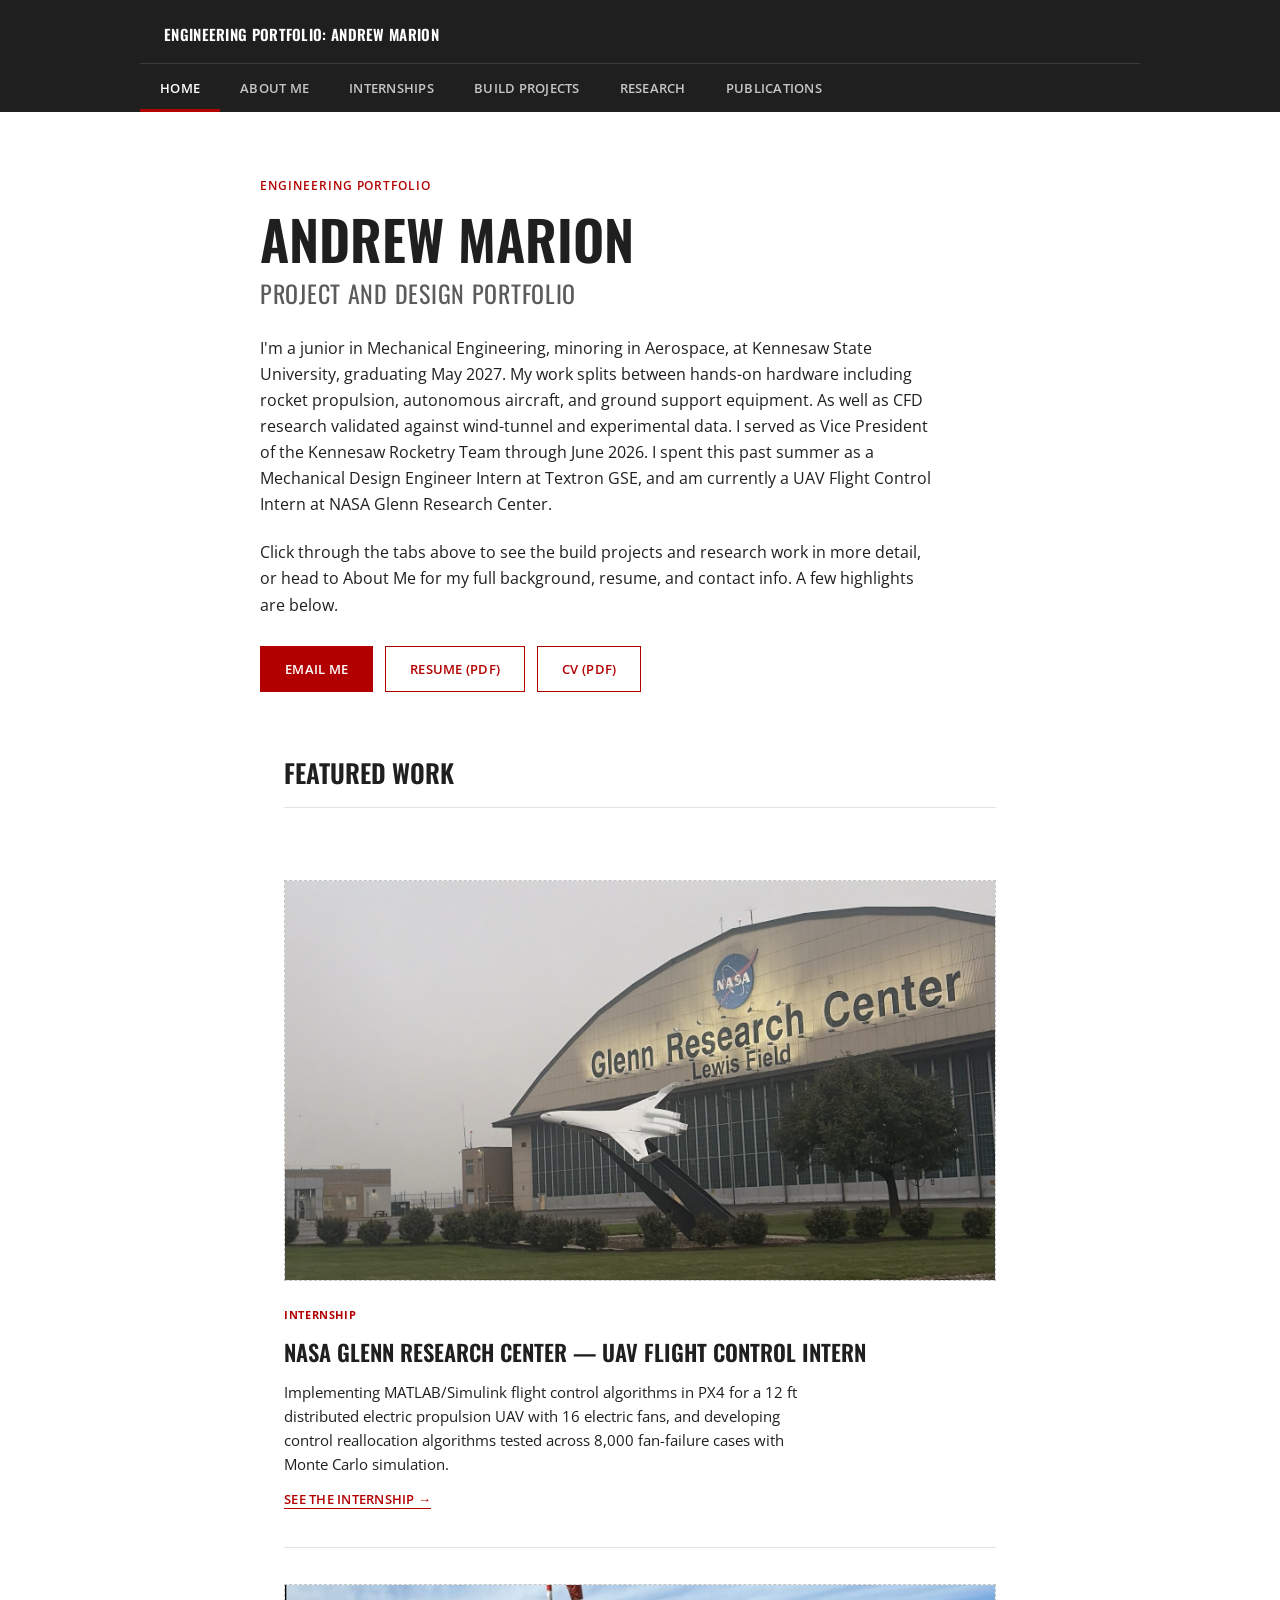
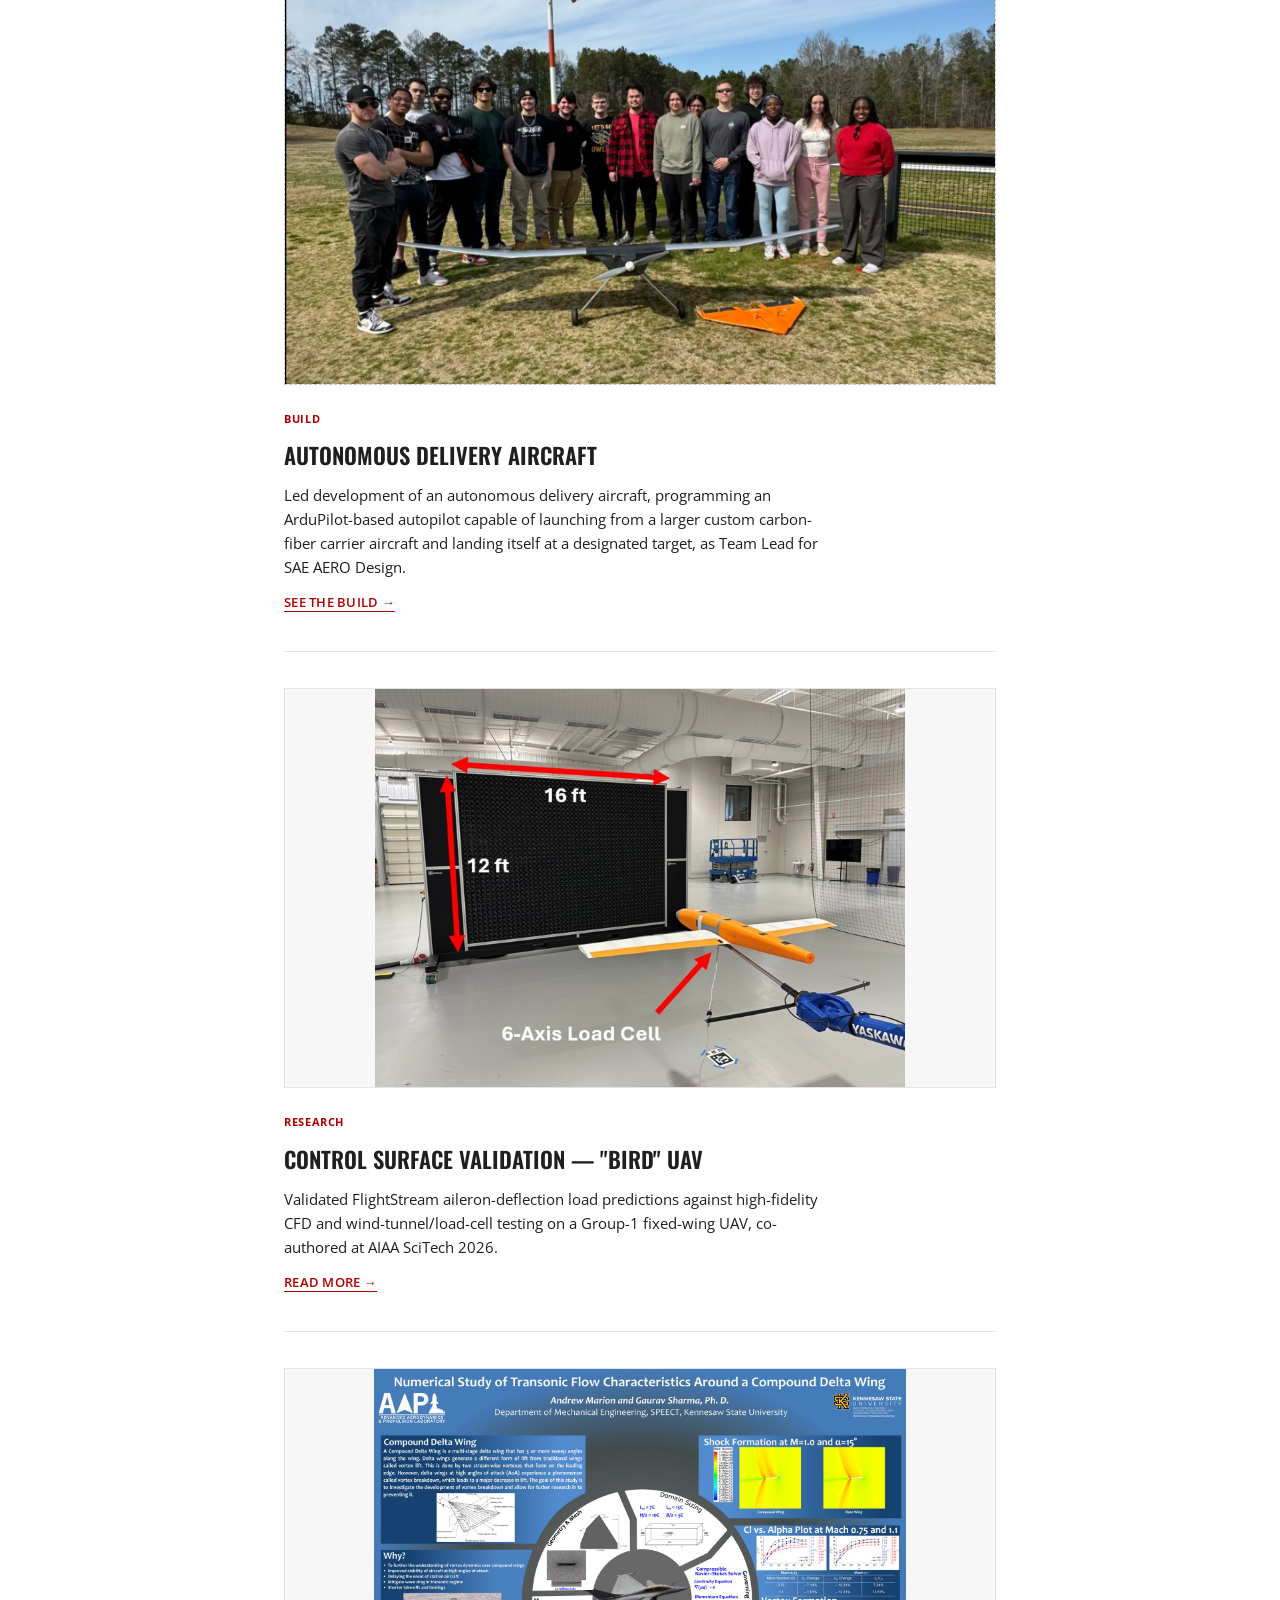
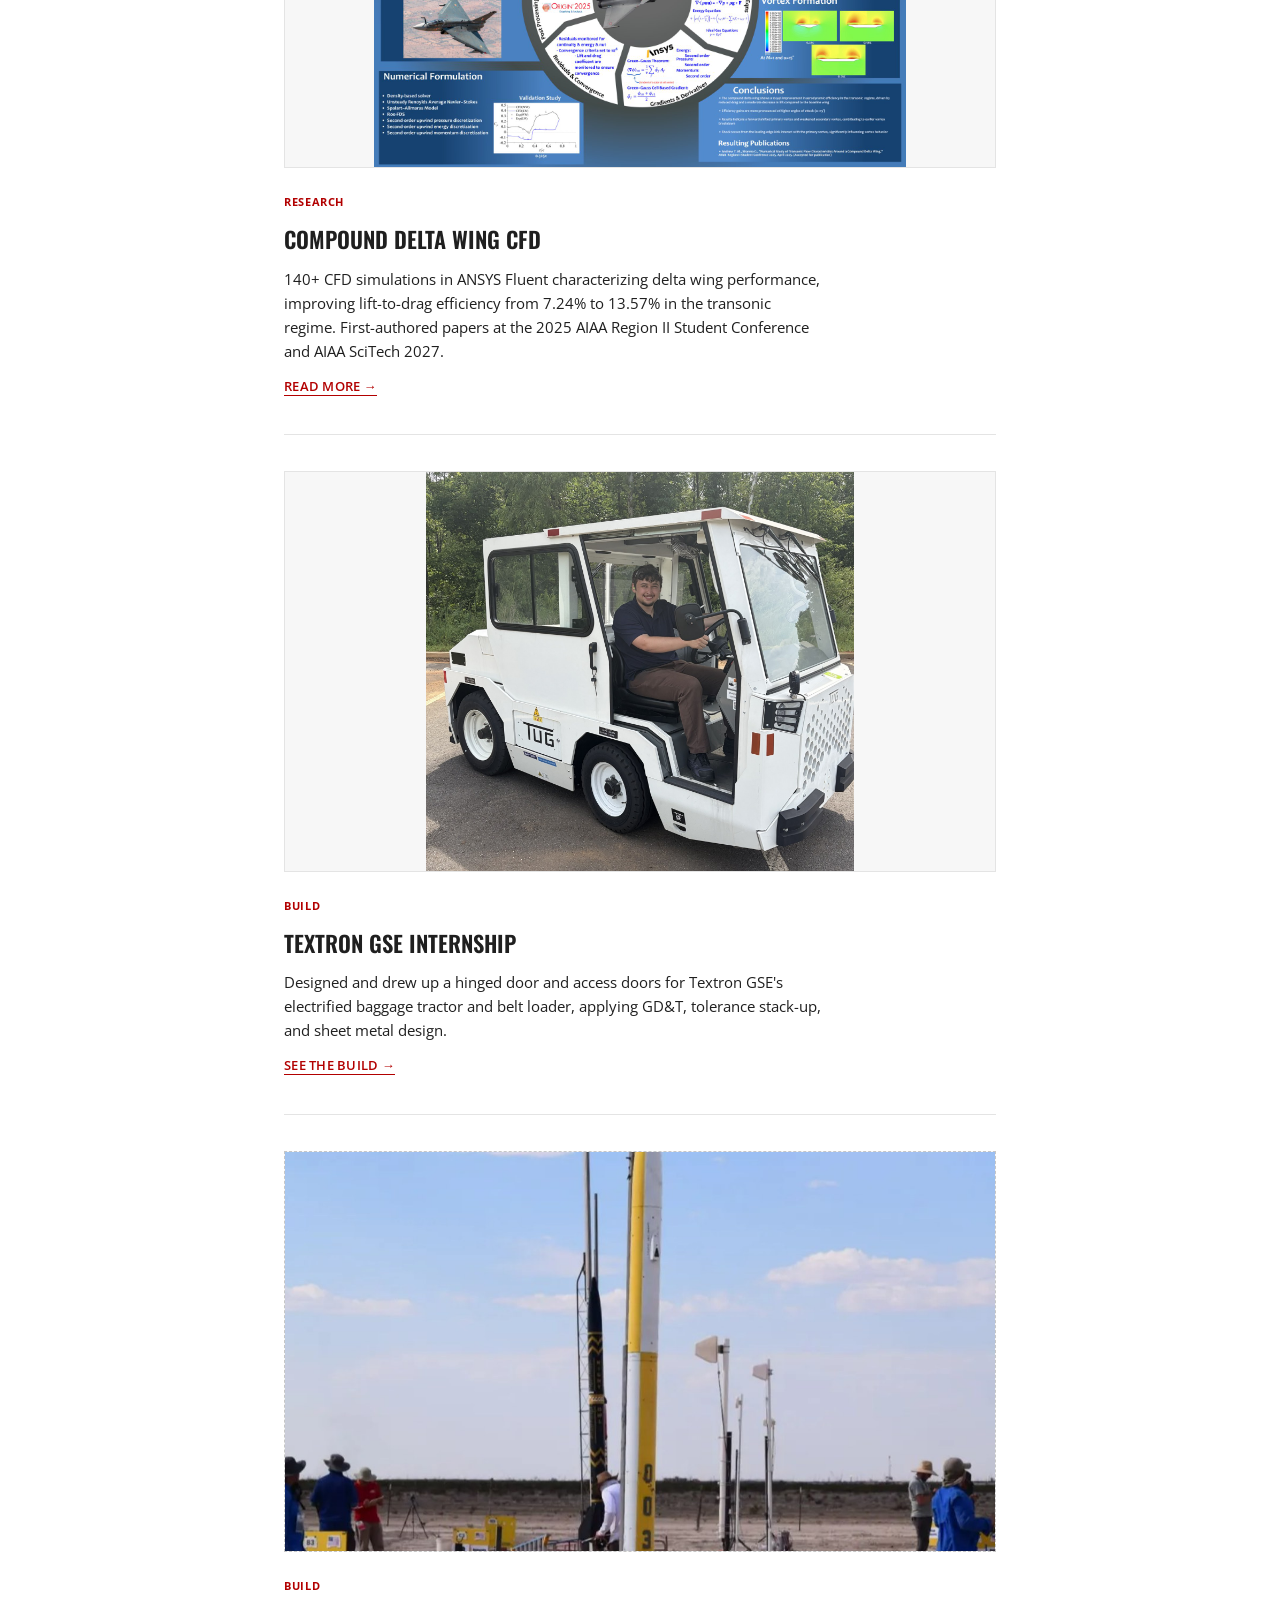
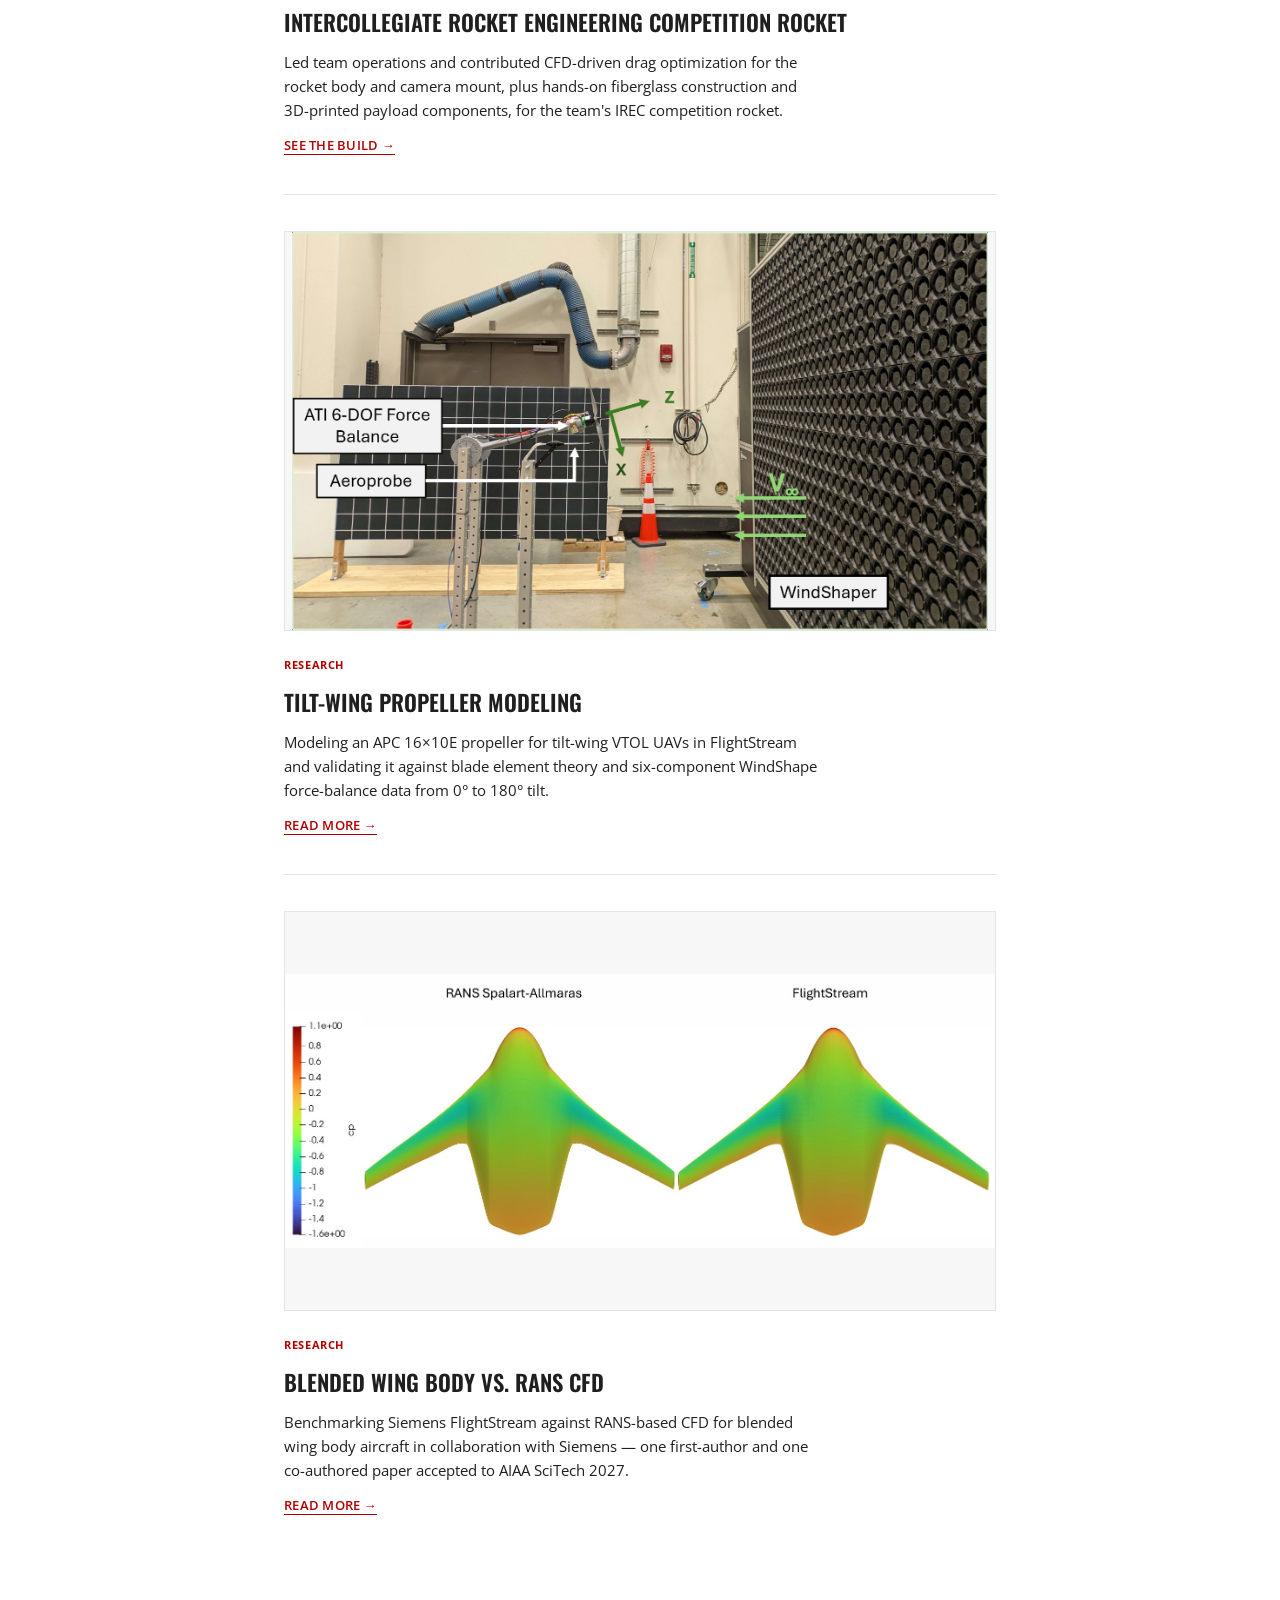
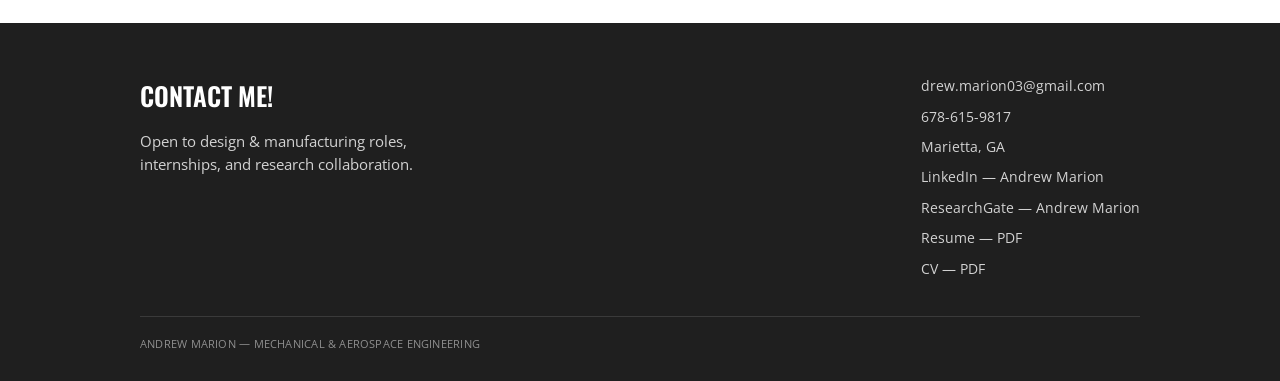
==== commit 152ee5c4: "Update resume and CV, Textron photo, resume buttons, page metadata, research and project updates" ====
--- a/index.html
+++ b/index.html
@@ -52,7 +52,6 @@
   <div class="feed-item reveal">
     <a class="feed-photo" href="internships.html#nasa-grc">
       <img src="img/nasa-glenn-hangar.jpg" alt="NASA Glenn Research Center hangar at Lewis Field with a blended wing body model mounted out front">
-      <span class="fig">Fig. 01</span>
     </a>
     <div class="feed-text">
       <span class="tag build">Internship</span>
@@ -65,7 +64,6 @@
   <div class="feed-item reveal">
     <a class="feed-photo" href="build.html#pada">
       <img src="img/pada-team-photo.jpg" alt="SAE AERO Design team with the Powered Autonomous Delivery Aircraft (PADA) carrier and detachable flying wing">
-      <span class="fig">Fig. 02</span>
     </a>
     <div class="feed-text">
       <span class="tag build">Build</span>
@@ -78,7 +76,6 @@
   <div class="feed-item reveal">
     <a class="feed-photo" href="research.html#bird">
       <img src="img/bird-uav-load-cell-test.jpg" style="object-fit:contain" alt="S2F-BD213 Bird UAV mounted on a 6-axis load cell during WindShape wind-tunnel control surface validation testing">
-      <span class="fig">Fig. 03</span>
     </a>
     <div class="feed-text">
       <span class="tag">Research</span>
@@ -91,7 +88,6 @@
   <div class="feed-item reveal">
     <a class="feed-photo" href="research.html#delta">
       <img src="img/compound-delta-wing-poster.jpg" style="object-fit:contain" alt="Conference poster: Numerical Study of Transonic Flow Characteristics Around a Compound Delta Wing">
-      <span class="fig">Fig. 04</span>
     </a>
     <div class="feed-text">
       <span class="tag">Research</span>
@@ -104,7 +100,6 @@
   <div class="feed-item reveal">
     <a class="feed-photo" href="internships.html#textron">
       <img src="img/textron-tug-tractor.jpg" style="object-fit:contain" alt="Andrew Marion seated in a Textron TUG electric baggage tractor at Textron GSE, Cartersville, GA">
-      <span class="fig">Fig. 05</span>
     </a>
     <div class="feed-text">
       <span class="tag build">Build</span>
@@ -117,7 +112,6 @@
   <div class="feed-item reveal">
     <a class="feed-photo" href="build.html#irec">
       <img src="img/irec-rocket-launchpad.jpg" alt="Kennesaw Rocketry Team competition rocket on the launch pad at an intercollegiate rocket engineering competition">
-      <span class="fig">Fig. 06</span>
     </a>
     <div class="feed-text">
       <span class="tag build">Build</span>
@@ -130,7 +124,6 @@
   <div class="feed-item reveal">
     <a class="feed-photo" href="research.html#propeller">
       <img src="img/propeller-windshape-setup.jpg" style="object-fit:contain" alt="Isolated propeller test setup at the WindShape fan-array facility, with a six-axis force balance and aeroprobe">
-      <span class="fig">Fig. 07</span>
     </a>
     <div class="feed-text">
       <span class="tag">Research</span>
@@ -143,7 +136,6 @@
   <div class="feed-item reveal">
     <a class="feed-photo" href="research.html#bwb">
       <img src="img/bwb-rans-flightstream.jpg" style="object-fit:contain" alt="RANS Spalart-Allmaras vs FlightStream pressure coefficient comparison on blended wing body aircraft">
-      <span class="fig">Fig. 08</span>
     </a>
     <div class="feed-text">
       <span class="tag">Research</span>
